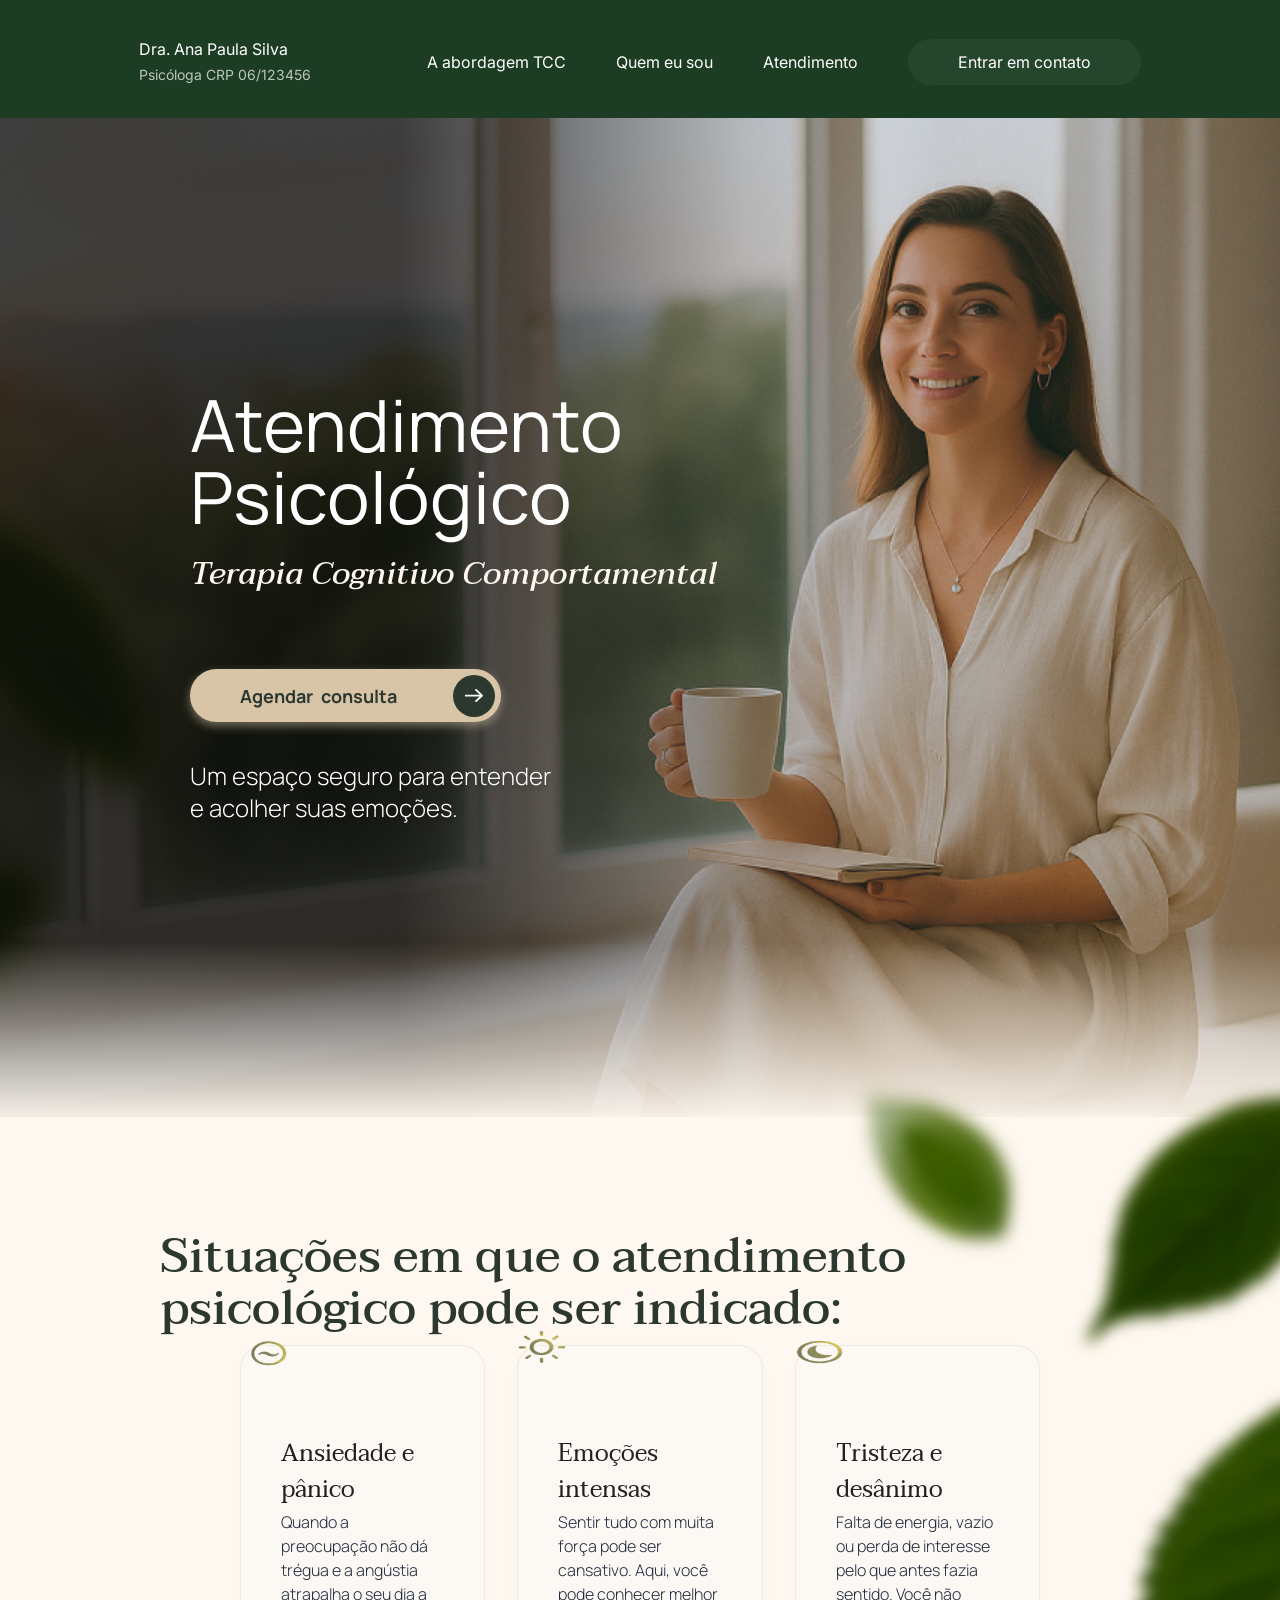
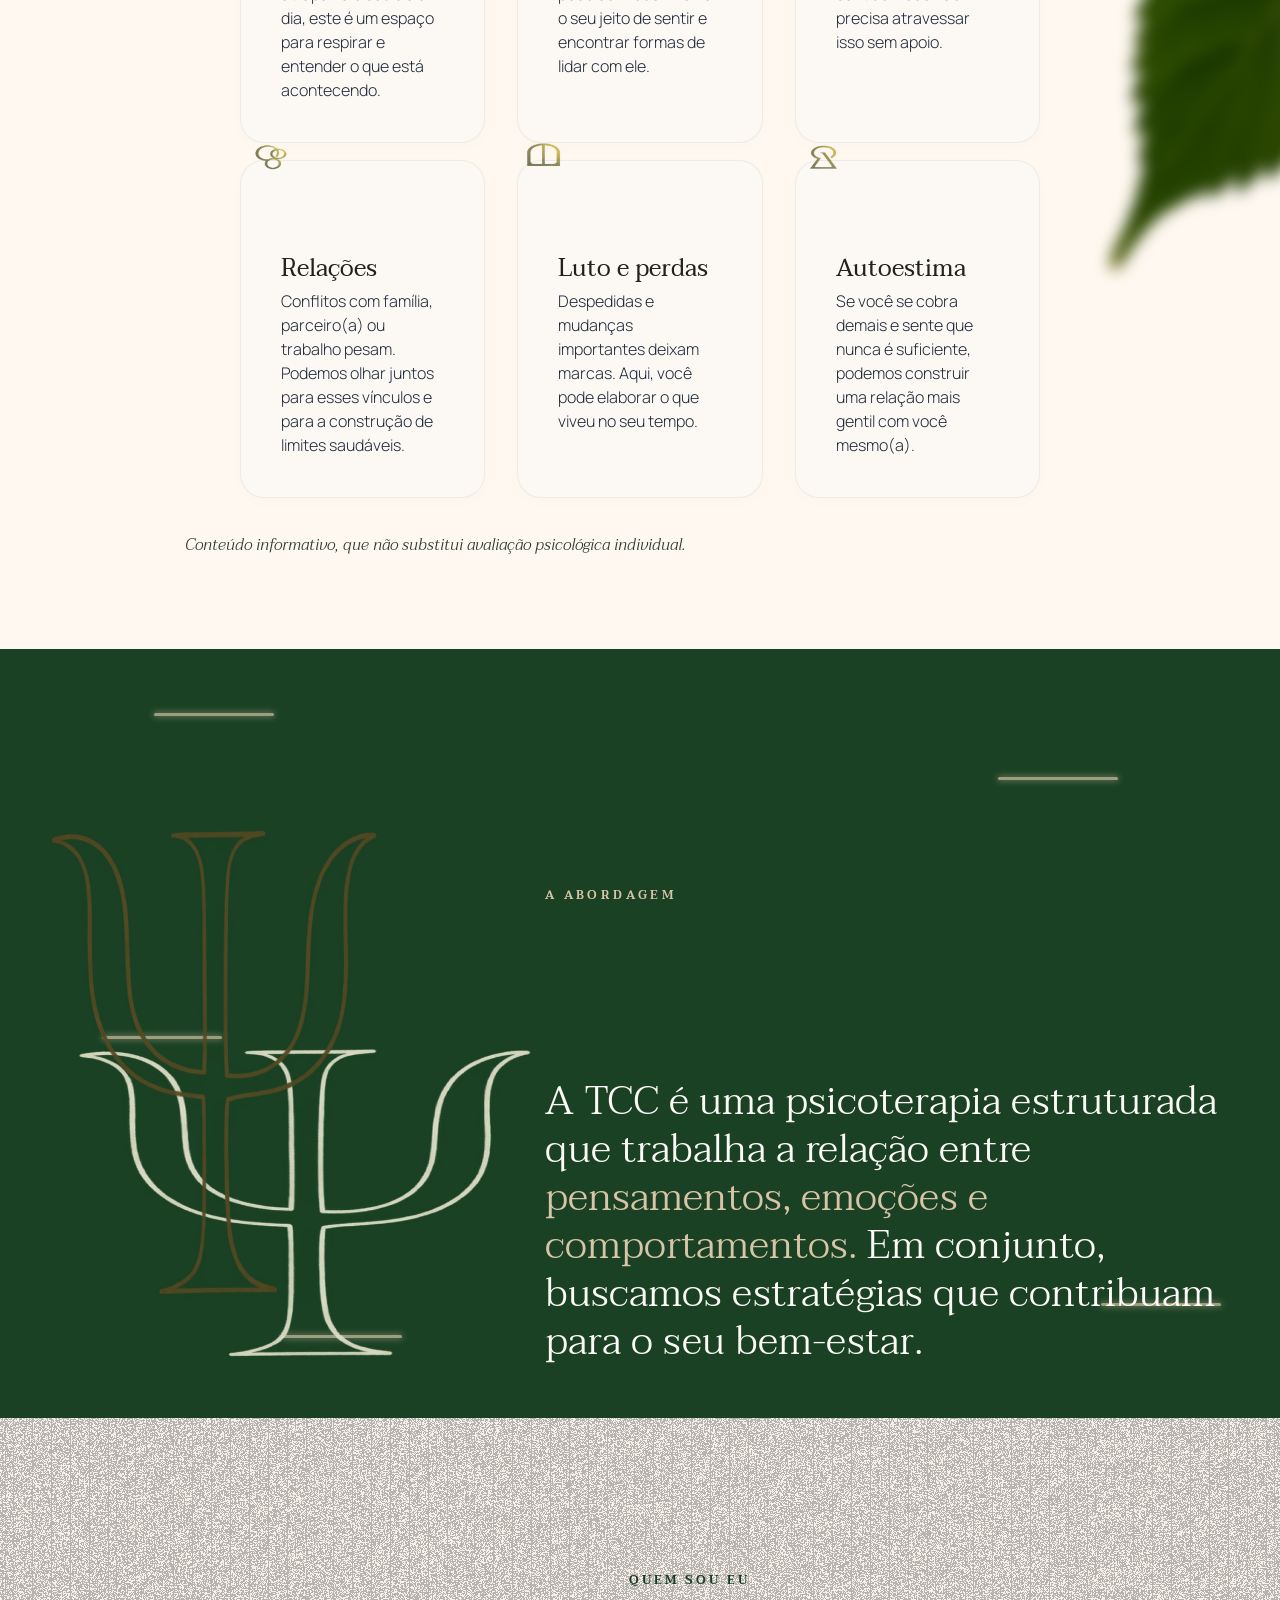
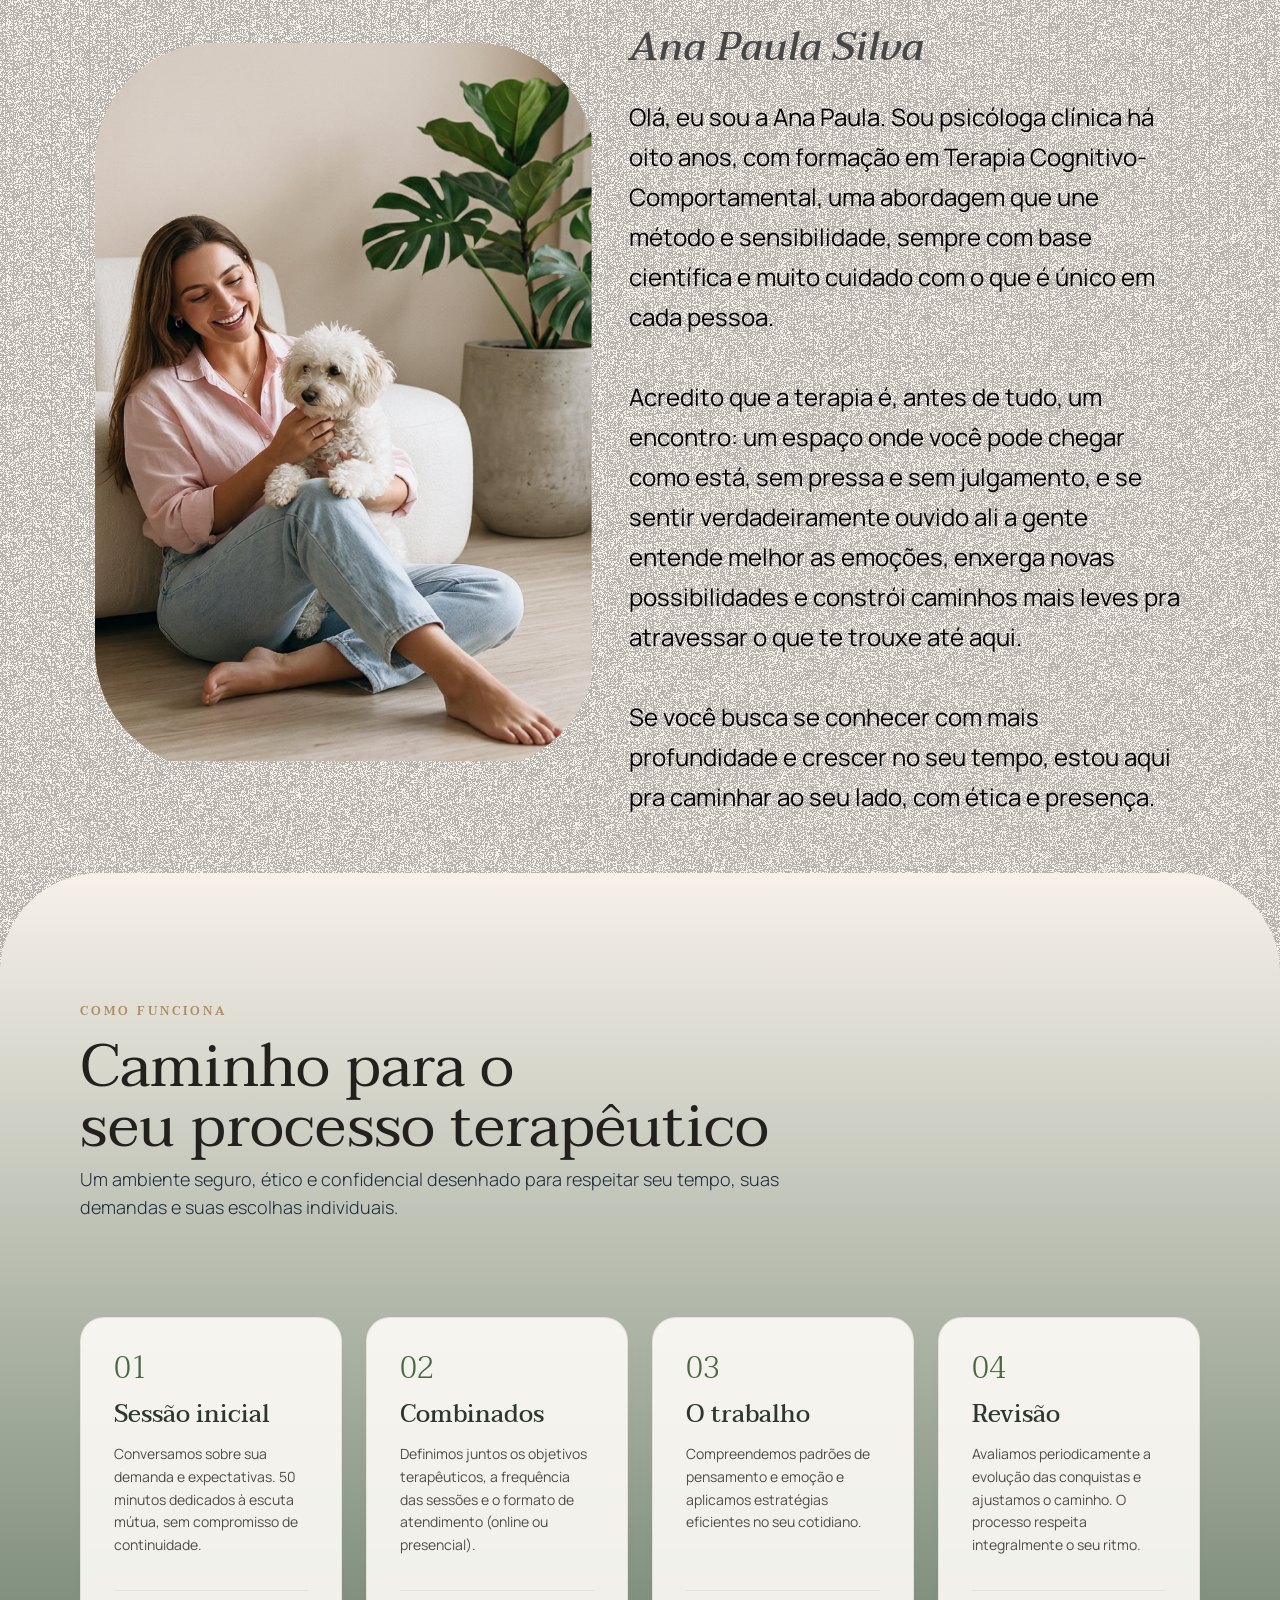
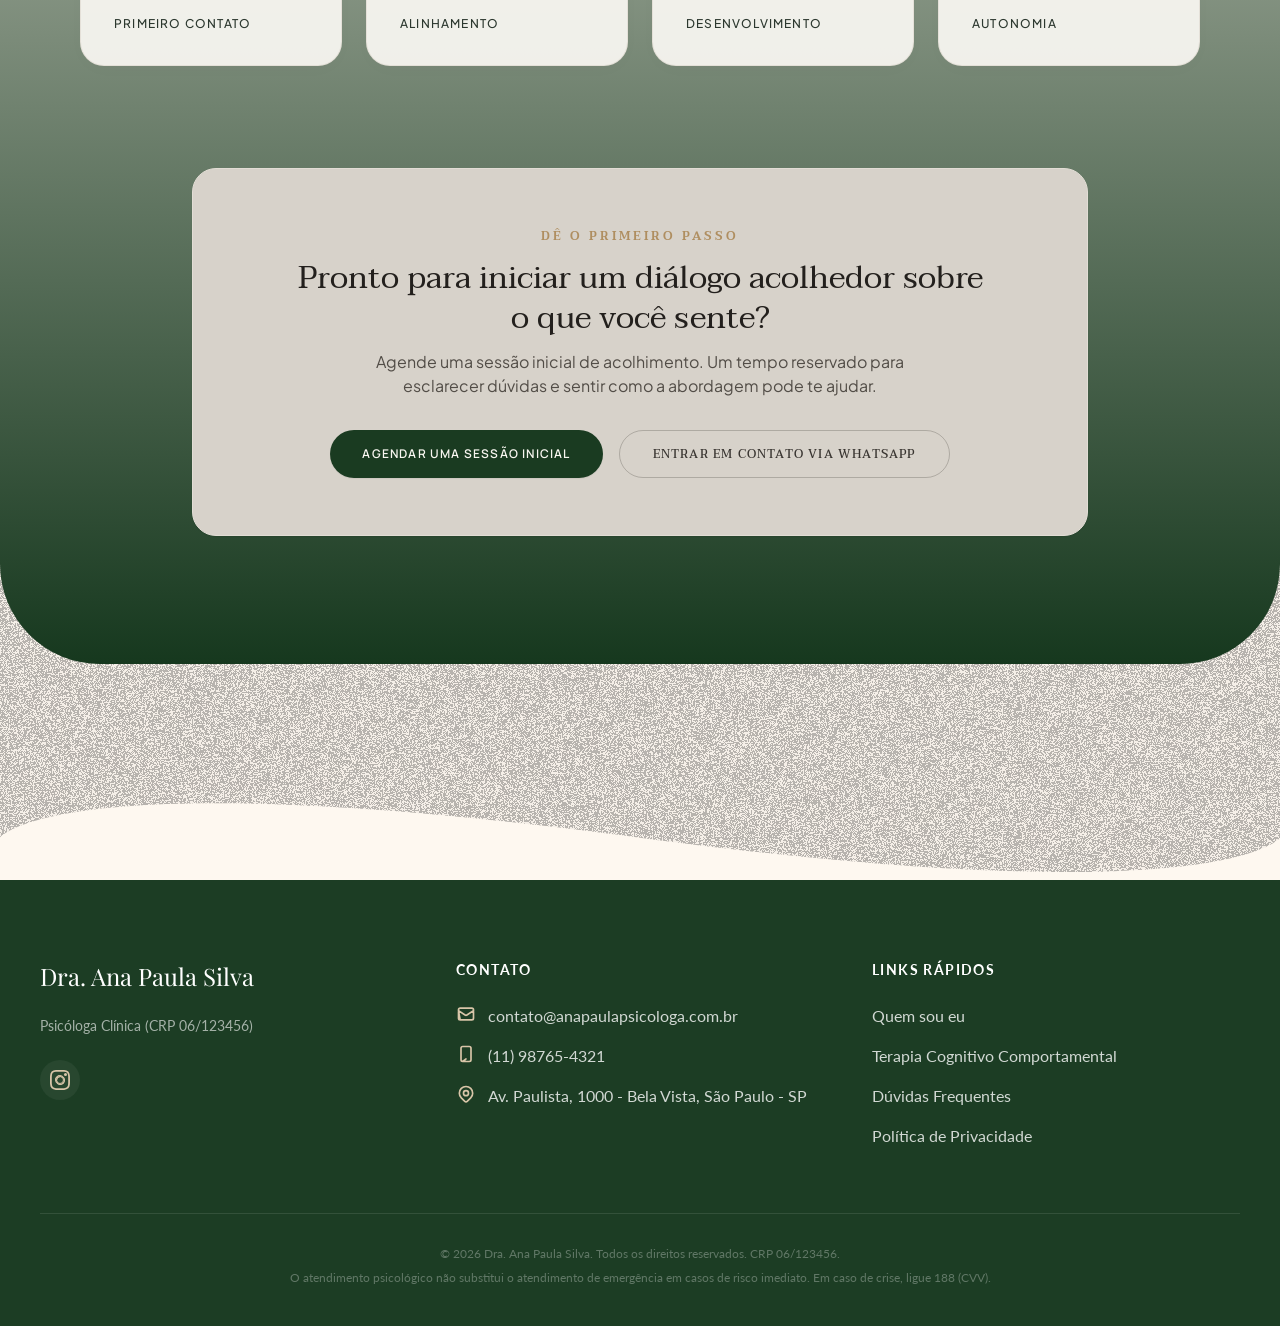
==== Figma/index.html @ b86f173f "feat: add psi placeholder file" ====
<!DOCTYPE html>
<html lang="pt-BR">
<head>
  <meta charset="UTF-8" />
  <meta name="viewport" content="width=device-width, initial-scale=1.0" />
  <title>Dra. Ana Paula Silva — Atendimento Psicológico</title>
  <meta name="description" content="Atendimento psicológico com Terapia Cognitivo Comportamental. Um espaço seguro para entender e acolher suas emoções." />
  <link rel="preconnect" href="https://fonts.googleapis.com" />
  <link rel="preconnect" href="https://fonts.gstatic.com" crossorigin />
  <link
    href="https://fonts.googleapis.com/css2?family=Manrope:wght@300;400;600;700&family=Taviraj:ital,wght@0,300;0,400;0,500;0,600;1,300;1,500&family=Plus+Jakarta+Sans:ital,wght@0,300;0,400;0,500;1,400&family=Inter:wght@400&family=Playfair+Display:wght@400&family=Lato:wght@400;700&display=swap"
    rel="stylesheet"
  />
  <link rel="stylesheet" href="styles.css" />
</head>
<body>

  <!-- ======================= HEADER ======================= -->
  <header class="site-header">
    <div class="brand">
      <span class="brand__name">Dra. Ana Paula Silva</span>
      <span class="brand__role">Psicóloga CRP 06/123456</span>
    </div>
    <nav class="main-nav" aria-label="Navegação principal">
      <a href="#abordagem">A abordagem TCC</a>
      <a href="#sobre">Quem eu sou</a>
      <a href="#atendimento">Atendimento</a>
      <a class="pill pill--ghost" href="#contato">Entrar em contato</a>
    </nav>
  </header>

  <!-- ======================= HERO ======================= -->
  <section class="hero">
    <img class="hero__bg" src="assets/9b7d0.png" alt="Dra. Ana Paula Silva em seu consultório, com xícara de café" />
    <div class="hero__overlay" aria-hidden="true"></div>
    <div class="hero__content">
      <h1 class="hero__title">Atendimento<br />Psicológico</h1>
      <p class="hero__tagline">Terapia Cognitivo Comportamental</p>
      <a class="btn btn--hero" href="#contato">
        <span class="btn__label">Agendar&nbsp; consulta</span>
        <span class="btn__circle" aria-hidden="true">
          <img src="assets/4088e.svg" alt="" />
          <img src="assets/f2c82.svg" alt="" />
        </span>
      </a>
      <p class="hero__sub">Um espaço seguro para entender e acolher suas emoções.</p>
    </div>
  </section>

  <!-- ======================= CARDS / SITUAÇÕES ======================= -->
  <section class="cards" id="atendimento">
    <img class="cards__leaves" src="assets/8c21f.png" alt="" aria-hidden="true" />
    <h2 class="cards__title">Situações em que o atendimento psicológico pode ser indicado:</h2>
    <div class="cards__grid">
      <article class="card">
        <img class="card__icon" src="assets/f51fc.png" alt="" aria-hidden="true" />
        <h3 class="card__title">Ansiedade e pânico</h3>
        <p class="card__text">Quando a preocupação não dá trégua e a angústia atrapalha o seu dia a dia, este é um espaço para respirar e entender o que está acontecendo.</p>
      </article>
      <article class="card">
        <img class="card__icon" src="assets/f6b8a.png" alt="" aria-hidden="true" />
        <h3 class="card__title">Emoções intensas</h3>
        <p class="card__text">Sentir tudo com muita força pode ser cansativo. Aqui, você pode conhecer melhor o seu jeito de sentir e encontrar formas de lidar com ele.</p>
      </article>
      <article class="card">
        <img class="card__icon" src="assets/e06b9.png" alt="" aria-hidden="true" />
        <h3 class="card__title">Tristeza e desânimo</h3>
        <p class="card__text">Falta de energia, vazio ou perda de interesse pelo que antes fazia sentido. Você não precisa atravessar isso sem apoio.</p>
      </article>
      <article class="card">
        <img class="card__icon" src="assets/e07ad.png" alt="" aria-hidden="true" />
        <h3 class="card__title">Relações</h3>
        <p class="card__text">Conflitos com família, parceiro(a) ou trabalho pesam. Podemos olhar juntos para esses vínculos e para a construção de limites saudáveis.</p>
      </article>
      <article class="card">
        <img class="card__icon" src="assets/8203e.png" alt="" aria-hidden="true" />
        <h3 class="card__title">Luto e perdas</h3>
        <p class="card__text">Despedidas e mudanças importantes deixam marcas. Aqui, você pode elaborar o que viveu no seu tempo.</p>
      </article>
      <article class="card">
        <img class="card__icon" src="assets/14e40.png" alt="" aria-hidden="true" />
        <h3 class="card__title">Autoestima</h3>
        <p class="card__text">Se você se cobra demais e sente que nunca é suficiente, podemos construir uma relação mais gentil com você mesmo(a).</p>
      </article>
    </div>
    <p class="cards__note">Conteúdo informativo, que não substitui avaliação psicológica individual.</p>
  </section>

  <!-- ======================= A ABORDAGEM (dark) ======================= -->
  <section class="approach" id="abordagem">
    <span class="dot dot--1" aria-hidden="true"></span>
    <span class="dot dot--2" aria-hidden="true"></span>
    <span class="dot dot--3" aria-hidden="true"></span>
    <span class="dot dot--4" aria-hidden="true"></span>
    <span class="dot dot--5" aria-hidden="true"></span>
    <img class="approach__psi approach__psi--main" src="assets/9cf78.png" alt="" aria-hidden="true" />
    <img class="approach__psi approach__psi--anim" src="assets/066e7.png" alt="" aria-hidden="true" />
    <div class="approach__text">
      <p class="eyebrow eyebrow--gold-light">A Abordagem</p>
      <p class="approach__quote">
        A TCC é uma psicoterapia estruturada que trabalha a relação entre
        <span class="approach__quote-gold">pensamentos, emoções e comportamentos.</span>
        Em conjunto, buscamos estratégias que contribuam para o seu bem-estar.
      </p>
    </div>
  </section>

  <!-- ======================= QUEM SOU EU + COMO FUNCIONA ======================= -->
  <div class="mid">
    <img class="mid__grain" src="assets/9df1b.svg" alt="" aria-hidden="true" />

    <section class="about" id="sobre">
      <div class="about__photo-wrap">
        <img class="about__photo" src="assets/f3b8d.png" alt="Retrato da psicóloga Ana Paula Silva sentada em um ambiente acolhedor" />
      </div>
      <div class="about__text">
        <p class="eyebrow eyebrow--green">Quem sou eu</p>
        <h2 class="about__name">Ana Paula Silva</h2>
        <div class="about__bio">
          <p>Olá, eu sou a Ana Paula. Sou psicóloga clínica há oito anos, com formação em Terapia Cognitivo-Comportamental, uma abordagem que une método e sensibilidade, sempre com base científica e muito cuidado com o que é único em cada pessoa.</p>
          <p>Acredito que a terapia é, antes de tudo, um encontro: um espaço onde você pode chegar como está, sem pressa e sem julgamento, e se sentir verdadeiramente ouvido ali a gente entende melhor as emoções, enxerga novas possibilidades e constrói caminhos mais leves pra atravessar o que te trouxe até aqui.</p>
          <p>Se você busca se conhecer com mais profundidade e crescer no seu tempo, estou aqui pra caminhar ao seu lado, com ética e presença.</p>
        </div>
      </div>
    </section>

    <section class="process">
      <div class="process__inner">
        <div class="process__head">
          <p class="eyebrow eyebrow--gold">Como funciona</p>
          <h2 class="process__title">Caminho para o<br />seu processo terapêutico</h2>
          <p class="process__intro">Um ambiente seguro, ético e confidencial desenhado para respeitar seu tempo, suas demandas e suas escolhas individuais.</p>
        </div>

        <div class="steps">
          <div class="step">
            <span class="step__num">01</span>
            <h3 class="step__title">Sessão inicial</h3>
            <p class="step__text">Conversamos sobre sua demanda e expectativas. 50 minutos dedicados à escuta mútua, sem compromisso de continuidade.</p>
            <span class="step__tag">Primeiro contato</span>
          </div>
          <div class="step">
            <span class="step__num">02</span>
            <h3 class="step__title">Combinados</h3>
            <p class="step__text">Definimos juntos os objetivos terapêuticos, a frequência das sessões e o formato de atendimento (online ou presencial).</p>
            <span class="step__tag">Alinhamento</span>
          </div>
          <div class="step">
            <span class="step__num">03</span>
            <h3 class="step__title">O trabalho</h3>
            <p class="step__text">Compreendemos padrões de pensamento e emoção e aplicamos estratégias eficientes no seu cotidiano.</p>
            <span class="step__tag">Desenvolvimento</span>
          </div>
          <div class="step">
            <span class="step__num">04</span>
            <h3 class="step__title">Revisão</h3>
            <p class="step__text">Avaliamos periodicamente a evolução das conquistas e ajustamos o caminho. O processo respeita integralmente o seu ritmo.</p>
            <span class="step__tag">Autonomia</span>
          </div>
        </div>

        <div class="cta">
          <p class="eyebrow eyebrow--gold">Dê o primeiro passo</p>
          <h3 class="cta__title">Pronto para iniciar um diálogo acolhedor sobre o que você sente?</h3>
          <p class="cta__text">Agende uma sessão inicial de acolhimento. Um tempo reservado para esclarecer dúvidas e sentir como a abordagem pode te ajudar.</p>
          <div class="cta__actions">
            <a class="btn btn--solid" href="#contato">Agendar uma sessão inicial</a>
            <a class="btn btn--outline" href="#contato">Entrar em contato via WhatsApp</a>
          </div>
        </div>
      </div>
    </section>
  </div>

  <!-- ======================= FOOTER ======================= -->
  <footer class="footer" id="contato">
    <div class="footer__cols">
      <div class="footer__col">
        <p class="footer__brand">Dra. Ana Paula Silva</p>
        <p class="footer__crp">Psicóloga Clínica (CRP 06/123456)</p>
        <a class="footer__social" href="#" aria-label="Instagram">
          <img src="assets/e5121.svg" alt="" />
        </a>
      </div>
      <div class="footer__col">
        <h4 class="footer__heading">Contato</h4>
        <ul class="footer__list">
          <li class="footer__item">
            <img src="assets/0ac63.svg" alt="" aria-hidden="true" />
            <span>contato@anapaulapsicologa.com.br</span>
          </li>
          <li class="footer__item">
            <img src="assets/3091d.svg" alt="" aria-hidden="true" />
            <span>(11) 98765-4321</span>
          </li>
          <li class="footer__item">
            <img src="assets/d5846.svg" alt="" aria-hidden="true" />
            <span>Av. Paulista, 1000 - Bela Vista, São Paulo - SP</span>
          </li>
        </ul>
      </div>
      <div class="footer__col">
        <h4 class="footer__heading">Links Rápidos</h4>
        <ul class="footer__links">
          <li><a href="#sobre">Quem sou eu</a></li>
          <li><a href="#abordagem">Terapia Cognitivo Comportamental</a></li>
          <li><a href="#atendimento">Dúvidas Frequentes</a></li>
          <li><a href="#">Política de Privacidade</a></li>
        </ul>
      </div>
    </div>
    <div class="footer__bottom">
      <p>© 2026 Dra. Ana Paula Silva. Todos os direitos reservados. CRP 06/123456.</p>
      <p>O atendimento psicológico não substitui o atendimento de emergência em casos de risco imediato. Em caso de crise, ligue 188 (CVV).</p>
    </div>
  </footer>

</body>
</html>
---- Figma/styles.css ----
/* ============================================================
   Dra. Ana Paula Silva — Atendimento Psicológico (landing page)
   Design source: Figma "Free Landing Page Design — Tutorial"
   ============================================================ */

:root {
  --green-900: #1c3d24;
  --green-800: #1a4124;
  --green-700: #16381e;
  --green-deep: #1a3b21;
  --cream: #fef8f0;
  --cream-2: #f7f1e9;
  --card-bg: #fcf9f4;
  --gold: #d8c5a8;
  --gold-dark: #af8e60;
  --ink: #23201d;
  --ink-soft: #524d47;
  --ink-mid: #1e293b;
  --line: rgba(226, 221, 213, 0.5);
  --line-strong: rgba(226, 221, 213, 0.85);
  --font-serif: "Taviraj", Georgia, serif;
  --font-sans: "Manrope", "Helvetica Neue", Arial, sans-serif;
  --font-jakarta: "Plus Jakarta Sans", "Helvetica Neue", Arial, sans-serif;
  --font-lato: "Lato", "Helvetica Neue", Arial, sans-serif;
  --font-playfair: "Playfair Display", Georgia, serif;
  --font-inter: "Inter", "Helvetica Neue", Arial, sans-serif;
}

* {
  margin: 0;
  padding: 0;
  box-sizing: border-box;
}

html {
  scroll-behavior: smooth;
}

body {
  background: var(--green-900);
  color: var(--ink);
  font-family: var(--font-sans);
  overflow-x: hidden;
}

img {
  display: block;
  max-width: 100%;
}

a {
  text-decoration: none;
  color: inherit;
}

ul {
  list-style: none;
}

section,
footer {
  scroll-margin-top: 24px;
}

.container {
  width: 100%;
  max-width: 1440px;
  margin: 0 auto;
  padding: 0 160px;
}

.eyebrow {
  font-family: var(--font-serif);
  font-weight: 600;
  font-size: 12px;
  letter-spacing: 3px;
  text-transform: uppercase;
}

.eyebrow--gold {
  color: var(--gold-dark);
}

.eyebrow--gold-light {
  color: var(--gold);
  letter-spacing: 3.36px;
}

.eyebrow--green {
  color: #173b21;
}

/* ============================ HEADER ============================ */

.site-header {
  position: absolute;
  top: 0;
  left: 0;
  right: 0;
  z-index: 5;
  display: flex;
  align-items: center;
  justify-content: space-between;
  max-width: 1440px;
  margin: 0 auto;
  padding: 36px 139px 0;
}

.brand {
  display: flex;
  flex-direction: column;
}

.brand__name {
  font-family: var(--font-inter);
  font-size: 16px;
  line-height: 26px;
  color: #fff;
}

.brand__role {
  font-family: var(--font-inter);
  font-size: 14px;
  line-height: 26px;
  color: rgba(255, 255, 255, 0.7);
}

.main-nav {
  display: flex;
  align-items: center;
  gap: 50px;
}

.main-nav a {
  font-family: var(--font-inter);
  font-size: 16px;
  line-height: 26px;
  color: #fff;
  transition: opacity 0.2s ease;
}

.main-nav a:hover {
  opacity: 0.75;
}

.pill {
  display: inline-flex;
  align-items: center;
  justify-content: center;
  border-radius: 50px;
  white-space: nowrap;
  transition: background 0.2s ease;
}

.pill--ghost {
  background: rgba(218, 218, 218, 0.05);
  padding: 10px 50px;
}

.pill--ghost:hover {
  background: rgba(218, 218, 218, 0.12);
  opacity: 1;
}

/* ============================ HERO ============================ */

.hero {
  position: relative;
  height: 1142px;
  overflow: hidden;
  display: flex;
}

.hero__bg {
  position: absolute;
  top: 118px;
  left: 0;
  right: 0;
  height: 1024px;
  width: 100%;
  object-fit: cover;
  object-position: bottom center;
}

.hero__overlay {
  position: absolute;
  top: 118px;
  left: 0;
  right: 0;
  height: 1024px;
  background: linear-gradient(
    270deg,
    rgba(217, 217, 217, 0) 0%,
    rgba(134, 134, 134, 0.1) 26.4%,
    rgba(172, 172, 172, 0.05) 30.3%,
    rgba(86, 86, 86, 0.2) 41.7%,
    rgba(0, 0, 0, 0.7) 68.8%
  );
}

.hero::after {
  /* blend into the cream cards section */
  content: "";
  position: absolute;
  left: 0;
  right: 0;
  top: 942px;
  height: 184px;
  background: linear-gradient(to bottom, rgba(254, 248, 240, 0) 0%, var(--cream) 100%);
  pointer-events: none;
}

.hero__content {
  position: relative;
  z-index: 2;
  padding: 389px 0 0 190px;
  max-width: 900px;
}

.hero__title {
  font-family: var(--font-sans);
  font-weight: 400;
  font-size: 72px;
  line-height: 72px;
  color: #fff;
  letter-spacing: 0;
}

.hero__tagline {
  margin-top: 21px;
  font-family: var(--font-serif);
  font-style: italic;
  font-weight: 500;
  font-size: 32px;
  line-height: 40px;
  color: var(--cream);
}

.btn {
  position: relative;
  display: inline-flex;
  align-items: center;
  border-radius: 50px;
  cursor: pointer;
}

.btn--hero {
  margin-top: 75px;
  width: 311px;
  height: 53px;
  background: var(--gold);
  box-shadow: 0 4px 10px rgba(216, 197, 168, 0.5);
  transition: transform 0.2s ease, box-shadow 0.2s ease;
}

.btn--hero:hover {
  transform: translateY(-2px);
  box-shadow: 0 8px 18px rgba(216, 197, 168, 0.55);
}

.btn__label {
  font-family: var(--font-sans);
  font-weight: 700;
  font-size: 18px;
  line-height: 26px;
  color: #2c382f;
  padding-left: 50px;
}

.btn__circle {
  position: absolute;
  right: 6px;
  top: 50%;
  transform: translateY(-50%);
  width: 42px;
  height: 42px;
}

.btn__circle img:first-child {
  position: absolute;
  inset: 0;
  width: 100%;
  height: 100%;
}

.btn__circle img:last-child {
  position: absolute;
  left: 12px;
  top: 50%;
  transform: translateY(-50%);
  width: 18px;
  height: auto;
}

.hero__sub {
  margin-top: 38px;
  font-family: var(--font-sans);
  font-weight: 300;
  font-size: 24px;
  line-height: 32px;
  color: #fff;
  text-shadow: 0 4px 4px rgba(0, 0, 0, 0.25);
  max-width: 369px;
}

/* ============================ CARDS ============================ */

.cards {
  position: relative;
  z-index: 1;
  margin-top: -25px;
  background: var(--cream);
  padding: 114px 0 89px;
}

.cards__leaves {
  position: absolute;
  top: -135px;
  right: -505px;
  width: 919px;
  max-width: 80vw;
  filter: blur(7.5px);
  pointer-events: none;
}

.cards__title {
  position: relative;
  z-index: 2;
  max-width: 777px;
  margin: 0 0 10px 160px;
  font-family: var(--font-serif);
  font-weight: 500;
  font-size: 48px;
  line-height: 52px;
  color: #2c382f;
}

.cards__grid {
  position: relative;
  z-index: 2;
  max-width: 1120px;
  margin: 0 auto;
  display: grid;
  grid-template-columns: repeat(3, 1fr);
  gap: 17px 32px;
  padding: 0 160px;
}

.card {
  position: relative;
  background: var(--card-bg);
  border: 1px solid var(--line);
  border-radius: 24px;
  padding: 40px;
  min-height: 297px;
  box-shadow: 0 4px 20px -2px rgba(80, 70, 60, 0.02);
  transition: transform 0.25s ease, box-shadow 0.25s ease;
}

.card:hover {
  transform: translateY(-4px);
  box-shadow: 0 14px 30px -8px rgba(80, 70, 60, 0.12);
}

.card__icon {
  position: absolute;
  top: -24px;
  left: -12px;
  width: 76px;
  height: auto;
  opacity: 0.8;
  pointer-events: none;
}

.card__title {
  margin-top: 50px;
  font-family: var(--font-serif);
  font-weight: 400;
  font-size: 24px;
  line-height: 36px;
  color: #23201d;
}

.card__text {
  margin-top: 2px;
  font-family: var(--font-sans);
  font-weight: 300;
  font-size: 16px;
  line-height: 24px;
  color: var(--ink-mid);
}

.cards__note {
  position: relative;
  z-index: 2;
  margin: 32px 0 0 185px;
  width: 512px;
  max-width: calc(100% - 200px);
  font-family: var(--font-serif);
  font-style: italic;
  font-weight: 300;
  font-size: 16px;
  line-height: 30px;
  color: #2c382f;
}

/* ============================ A ABORDAGEM ============================ */

.approach {
  position: relative;
  background: var(--green-800);
  height: 769px;
  overflow: hidden;
}

.dot {
  position: absolute;
  height: 3px;
  width: 120px;
  border-radius: 9999px;
  background: var(--gold);
  opacity: 0.7;
  box-shadow: 0 0 6px 1px rgba(216, 197, 168, 0.6);
}

.dot--1 {
  top: 64px;
  left: 12%;
}

.dot--2 {
  top: 128px;
  left: 78%;
}

.dot--3 {
  bottom: 80px;
  left: 22%;
}

.dot--4 {
  bottom: 112px;
  left: 86%;
}

.dot--5 {
  top: calc(50% + 2px);
  left: 8%;
}

.approach__psi--main {
  position: absolute;
  left: 24px;
  top: -47px;
  width: 570px;
  height: 871px;
  object-fit: contain;
  object-position: bottom;
}

.approach__psi--anim {
  position: absolute;
  left: -225px;
  top: 86px;
  width: 835px;
  height: 610px;
  object-fit: contain;
  object-position: bottom;
  transform-origin: center center;
  animation: psi-pulse 2s linear infinite;
}

@keyframes psi-pulse {
  0% {
    animation-timing-function: step-end;
    scale: 1.141;
  }
  100% {
    scale: 1;
  }
}

.approach__text {
  position: absolute;
  left: 545px;
  top: 144px;
  width: 723px;
}

.approach__text .eyebrow {
  margin-top: 92px;
}

.approach__quote {
  margin-top: 172px;
  font-family: var(--font-serif);
  font-weight: 300;
  font-size: 40px;
  line-height: 48px;
  color: #fdfbf7;
}

.approach__quote-gold {
  color: var(--gold);
}

/* ============================ MID (sobre + processo) ============================ */

.mid {
  position: relative;
  overflow: hidden;
  background: var(--cream);
  padding-bottom: 216px;
}

.mid__grain {
  position: absolute;
  top: -51px;
  left: 50%;
  transform: translateX(-50%);
  width: 1516px;
  height: 2705px;
  pointer-events: none;
}

/* ---------- Quem sou eu ---------- */

.about {
  position: relative;
  z-index: 2;
  display: grid;
  grid-template-columns: 500px 1fr;
  gap: 34px;
  max-width: 1440px;
  margin: 0 auto;
  padding: 152px 95px 0;
  align-items: start;
}

.about__photo {
  width: 500px;
  height: 727px;
  margin-top: 73px;
  object-fit: cover;
  object-position: bottom center;
  border-radius: 120px;
}

.about__name {
  margin-top: 25px;
  font-family: var(--font-serif);
  font-style: italic;
  font-weight: 500;
  font-size: 40px;
  line-height: 64px;
  color: #474747;
}

.about__bio {
  margin-top: 18px;
  max-width: 647px;
  font-family: var(--font-sans);
  font-weight: 400;
  font-size: 24px;
  line-height: 40px;
  color: #000;
}

.about__bio p + p {
  margin-top: 40px;
}

/* ---------- Como funciona ---------- */

.process {
  position: relative;
  z-index: 2;
  margin-top: 56px;
  background: linear-gradient(to bottom, var(--cream-2), var(--green-700));
  border-radius: 100px;
  padding: 128px 80px;
}

.process__inner {
  position: relative;
  max-width: 1280px;
  margin: 0 auto;
}

.process__head {
  max-width: 768px;
}

.process__title {
  margin-top: 16px;
  font-family: var(--font-serif);
  font-weight: 400;
  font-size: 60px;
  line-height: 60px;
  color: #23201d;
}

.process__intro {
  margin-top: 8px;
  font-family: var(--font-sans);
  font-weight: 300;
  font-size: 18px;
  line-height: 28px;
  color: var(--ink-mid);
}

.steps {
  margin-top: 96px;
  display: grid;
  grid-template-columns: repeat(4, 1fr);
  gap: 24px;
}

.step {
  position: relative;
  display: flex;
  flex-direction: column;
  min-height: 349px;
  background: rgba(253, 251, 247, 0.9);
  border: 1px solid var(--line-strong);
  border-radius: 24px;
  padding: 33px;
  box-shadow: 0 4px 20px -2px rgba(80, 70, 60, 0.02);
}

.step__num {
  font-family: var(--font-serif);
  font-weight: 300;
  font-size: 30px;
  line-height: 36px;
  color: #4a6741;
}

.step__title {
  margin-top: 12px;
  font-family: var(--font-serif);
  font-weight: 500;
  font-size: 24px;
  line-height: 32px;
  color: #2c382f;
}

.step__text {
  margin-top: 12px;
  font-family: var(--font-sans);
  font-weight: 400;
  font-size: 14px;
  line-height: 22.75px;
  color: var(--ink-soft);
}

.step__tag {
  margin-top: auto;
  padding-top: 25px;
  border-top: 1px solid #e8e2d7;
  font-family: var(--font-jakarta);
  font-weight: 500;
  font-size: 12px;
  line-height: 16px;
  letter-spacing: 1.2px;
  text-transform: uppercase;
  color: #2c382f;
}

/* ---------- CTA ---------- */

.cta {
  margin-top: 102px;
  max-width: 896px;
  margin-left: auto;
  margin-right: auto;
  background: #d7d2ca;
  border: 1px solid #e2ddd5;
  border-radius: 24px;
  padding: 57px;
  display: flex;
  flex-direction: column;
  align-items: center;
  text-align: center;
  gap: 12px;
  box-shadow: 0 1px 1px rgba(0, 0, 0, 0.05);
}

.cta__title {
  font-family: var(--font-serif);
  font-weight: 400;
  font-size: 32px;
  line-height: 40px;
  color: #23201d;
  max-width: 700px;
}

.cta__text {
  max-width: 576px;
  font-family: var(--font-jakarta);
  font-weight: 400;
  font-size: 16px;
  line-height: 24px;
  color: var(--ink-soft);
}

.cta__actions {
  display: flex;
  gap: 16px;
  justify-content: center;
  flex-wrap: wrap;
  padding-top: 20px;
}

.btn--solid {
  background: var(--green-deep);
  color: #f8f6f0;
  font-family: var(--font-sans);
  font-weight: 600;
  font-size: 12px;
  line-height: 16px;
  letter-spacing: 1.2px;
  text-transform: uppercase;
  padding: 14px 32px;
  box-shadow: 0 1px 1px rgba(0, 0, 0, 0.05);
  transition: transform 0.2s ease, background 0.2s ease;
}

.btn--solid:hover {
  background: #12301a;
  transform: translateY(-2px);
}

.btn--outline {
  border: 1px solid rgba(82, 77, 71, 0.3);
  background: transparent;
  color: #383430;
  font-family: var(--font-serif);
  font-weight: 500;
  font-size: 12px;
  line-height: 16px;
  letter-spacing: 1.2px;
  text-transform: uppercase;
  padding: 15px 33px;
  transition: background 0.2s ease, transform 0.2s ease;
}

.btn--outline:hover {
  background: rgba(82, 77, 71, 0.06);
  transform: translateY(-2px);
}

/* ============================ FOOTER ============================ */

.footer {
  position: relative;
  background: var(--green-900);
  padding: 80px 24px 40px;
}

.footer__cols {
  display: grid;
  grid-template-columns: repeat(3, 1fr);
  gap: 48px;
  max-width: 1200px;
  margin: 0 auto;
  padding-bottom: 65px;
  border-bottom: 1px solid rgba(255, 255, 255, 0.1);
}

.footer__brand {
  font-family: var(--font-playfair);
  font-weight: 400;
  font-size: 24px;
  line-height: 32px;
  color: #fff;
}

.footer__crp {
  margin-top: 24px;
  font-family: var(--font-lato);
  font-size: 14px;
  line-height: 20px;
  color: rgba(255, 255, 255, 0.6);
}

.footer__social {
  display: inline-flex;
  align-items: center;
  justify-content: center;
  width: 40px;
  height: 40px;
  margin-top: 24px;
  border-radius: 9999px;
  background: rgba(255, 255, 255, 0.05);
  transition: background 0.2s ease;
}

.footer__social:hover {
  background: rgba(255, 255, 255, 0.12);
}

.footer__social img {
  width: 20px;
  height: 20px;
}

.footer__heading {
  font-family: var(--font-lato);
  font-weight: 700;
  font-size: 14px;
  line-height: 20px;
  letter-spacing: 1.4px;
  text-transform: uppercase;
  color: #fff;
}

.footer__list {
  margin-top: 24px;
  display: flex;
  flex-direction: column;
  gap: 16px;
}

.footer__item {
  display: flex;
  align-items: flex-start;
  gap: 12px;
  font-family: var(--font-lato);
  font-size: 16px;
  line-height: 24px;
  color: rgba(255, 255, 255, 0.8);
}

.footer__item img {
  width: 20px;
  height: 20px;
  flex-shrink: 0;
}

.footer__links {
  margin-top: 24px;
  display: flex;
  flex-direction: column;
  gap: 16px;
}

.footer__links a {
  font-family: var(--font-lato);
  font-size: 16px;
  line-height: 24px;
  color: rgba(255, 255, 255, 0.8);
  transition: color 0.2s ease;
}

.footer__links a:hover {
  color: var(--gold);
}

.footer__bottom {
  display: flex;
  flex-direction: column;
  align-items: center;
  gap: 8px;
  padding-top: 32px;
  text-align: center;
}

.footer__bottom p {
  font-family: var(--font-lato);
  font-size: 12px;
  line-height: 16px;
  color: rgba(255, 255, 255, 0.3);
}

/* ============================ RESPONSIVE ============================ */

@media (max-width: 1180px) {
  .container,
  .site-header,
  .hero__content,
  .cards__grid,
  .about {
    padding-left: 48px;
    padding-right: 48px;
  }

  .cards__title {
    margin-left: 48px;
    max-width: calc(100% - 96px);
  }

  .cards__note {
    margin-left: 48px;
    width: auto;
    max-width: calc(100% - 96px);
  }

  .hero__content {
    padding-top: 200px;
  }

  .hero__title {
    font-size: 56px;
    line-height: 58px;
  }

  .cards__grid {
    grid-template-columns: repeat(2, 1fr);
    gap: 24px 40px;
  }

  .approach__text {
    left: 48px;
    right: 48px;
    width: auto;
    max-width: 640px;
  }

  .approach__psi--main {
    width: 420px;
    height: 653px;
    opacity: 0.9;
  }

  .approach {
    height: auto;
    padding: 96px 0 120px;
  }

  .approach__psi--anim {
    display: none;
  }

  .steps {
    grid-template-columns: repeat(2, 1fr);
  }
}

@media (max-width: 760px) {
  .site-header {
    flex-direction: column;
    align-items: flex-start;
    gap: 16px;
    padding-top: 24px;
  }

  .main-nav {
    flex-wrap: wrap;
    gap: 12px 20px;
  }

  .pill--ghost {
    padding: 10px 24px;
  }

  .hero {
    height: auto;
    min-height: 640px;
  }

  .hero__content {
    padding: 160px 32px 120px;
  }

  .hero__title {
    font-size: 44px;
    line-height: 48px;
  }

  .hero__tagline {
    font-size: 24px;
    margin-top: 24px;
  }

  .btn--hero {
    width: 100%;
    max-width: 311px;
  }

  .cards {
    padding: 64px 0 96px;
  }

  .cards__title {
    font-size: 32px;
    line-height: 40px;
    margin-left: 32px;
    max-width: calc(100% - 64px);
  }

  .cards__grid {
    grid-template-columns: 1fr;
    padding: 0 32px;
  }

  .cards__note {
    margin-left: 32px;
    width: auto;
    max-width: calc(100% - 64px);
    margin-top: 64px;
  }

  .cards__leaves {
    display: none;
  }

  .approach__quote {
    font-size: 28px;
    line-height: 38px;
    margin-top: 96px;
  }

  .approach__psi--main {
    width: 300px;
    height: 460px;
    opacity: 0.8;
  }

  .about {
    grid-template-columns: 1fr;
    gap: 48px;
    padding: 96px 32px 40px;
  }

  .about__photo {
    width: 100%;
    height: auto;
    aspect-ratio: 765 / 1024;
    border-radius: 48px;
  }

  .about__name {
    font-size: 32px;
    line-height: 44px;
  }

  .about__bio {
    font-size: 18px;
    line-height: 30px;
  }

  .process {
    margin-top: 80px;
    border-radius: 48px;
    padding: 64px 28px;
  }

  .process__title {
    font-size: 40px;
    line-height: 44px;
  }

  .steps {
    grid-template-columns: 1fr;
    margin-top: 48px;
  }

  .cta {
    padding: 40px 24px;
    margin-top: 48px;
  }

  .cta__title {
    font-size: 26px;
  }

  .footer__cols {
    grid-template-columns: 1fr;
    gap: 40px;
  }
}
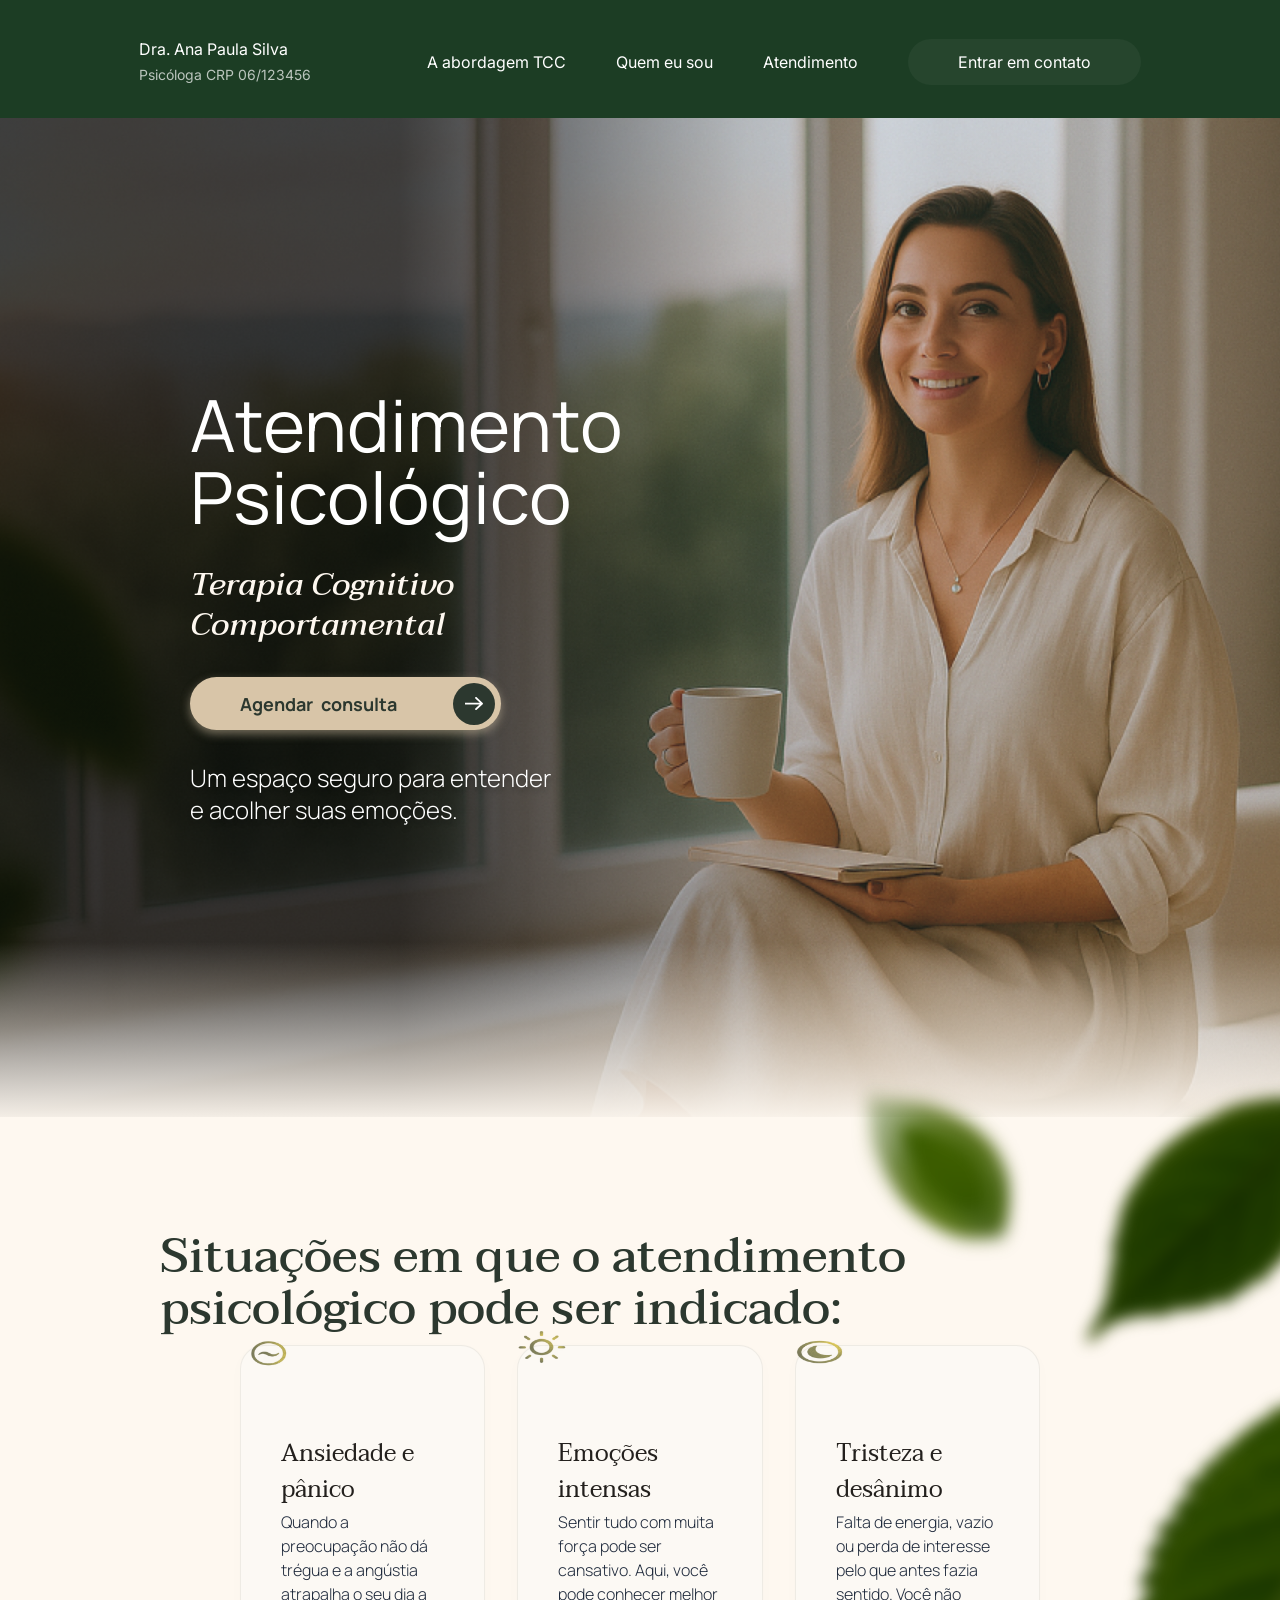
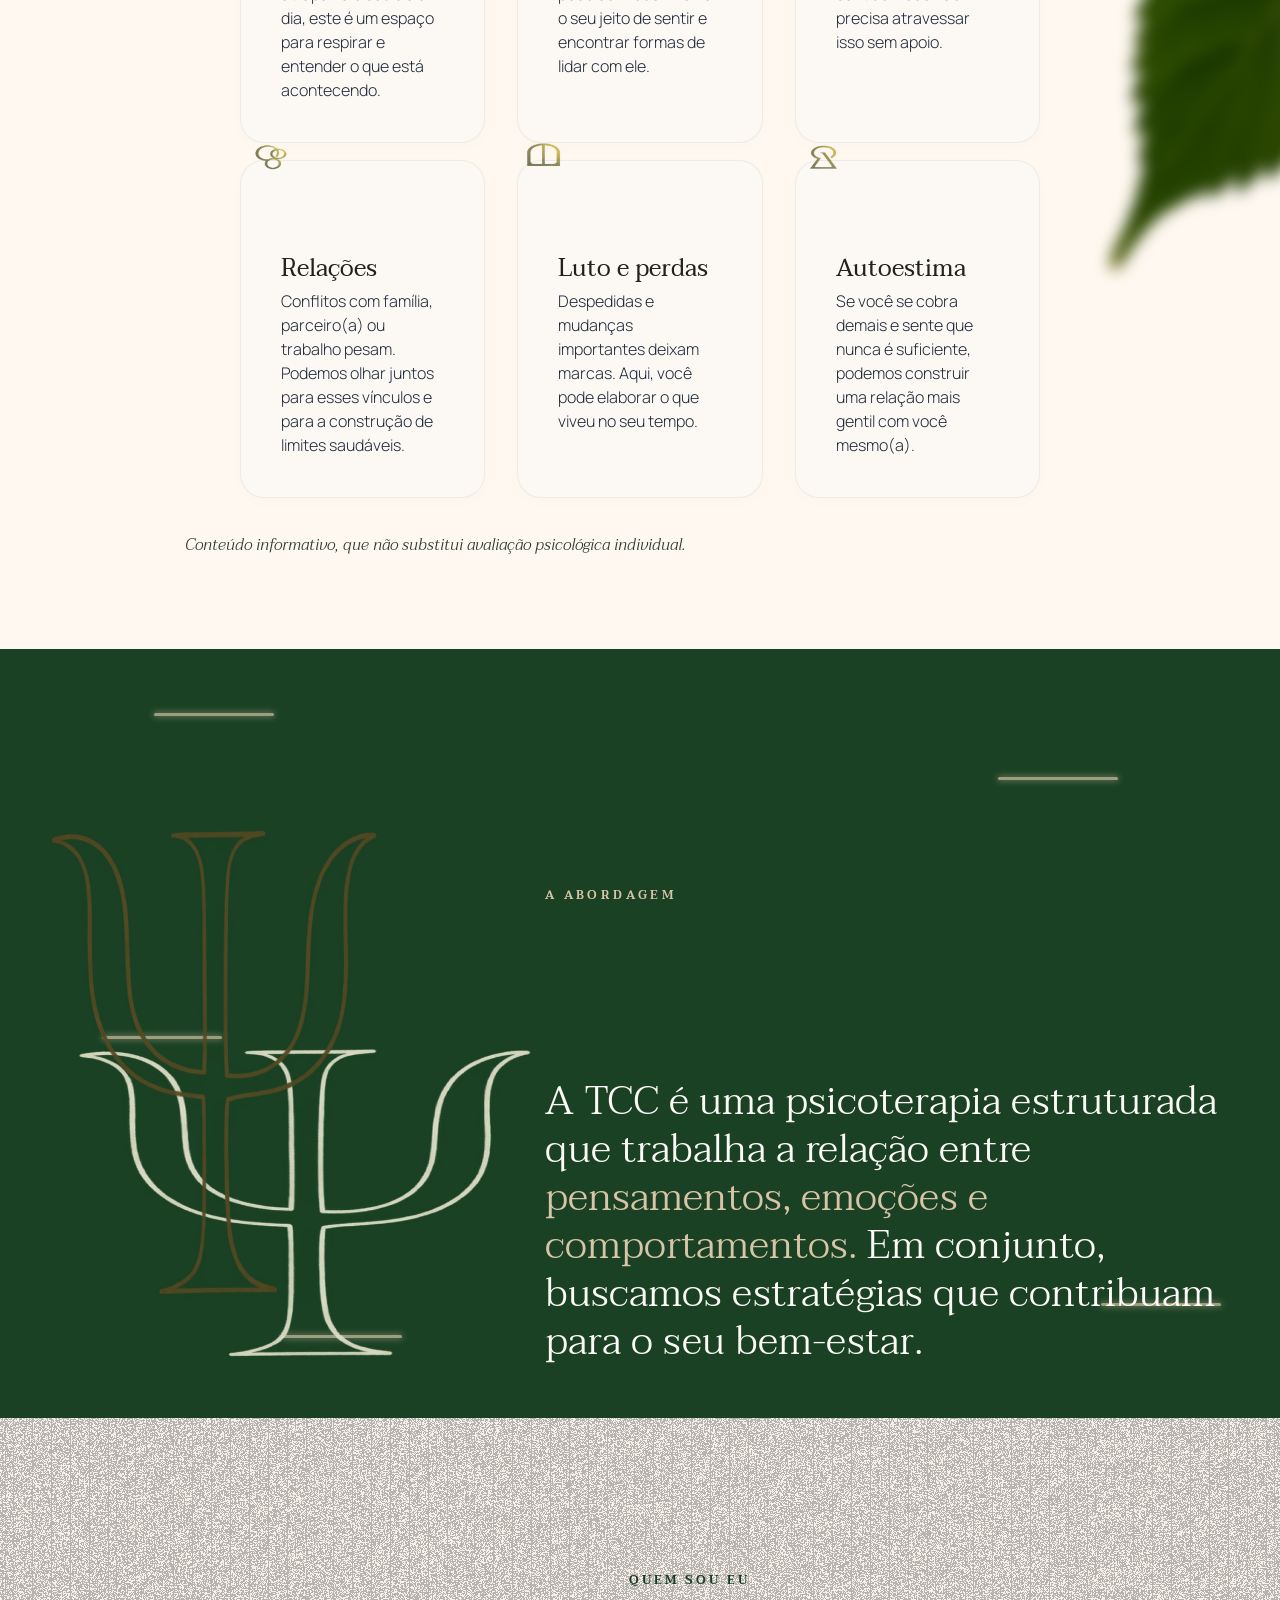
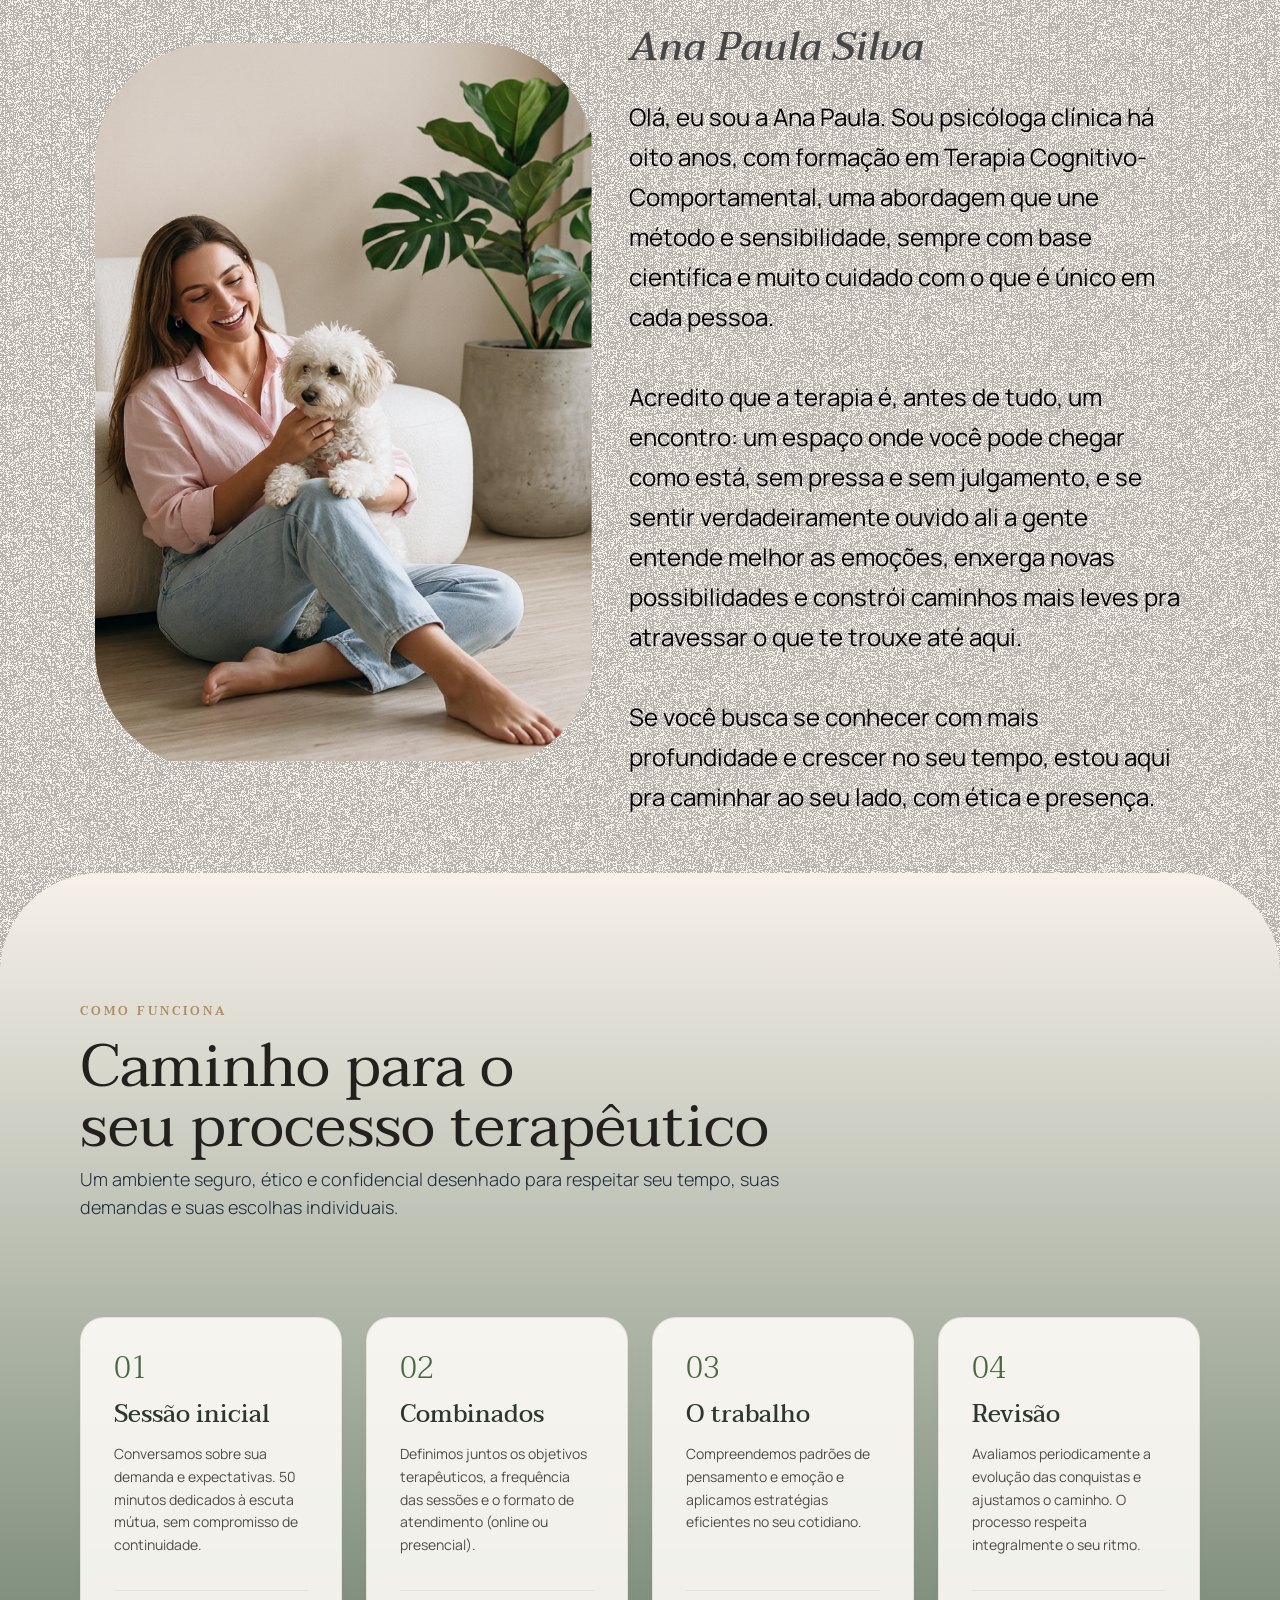
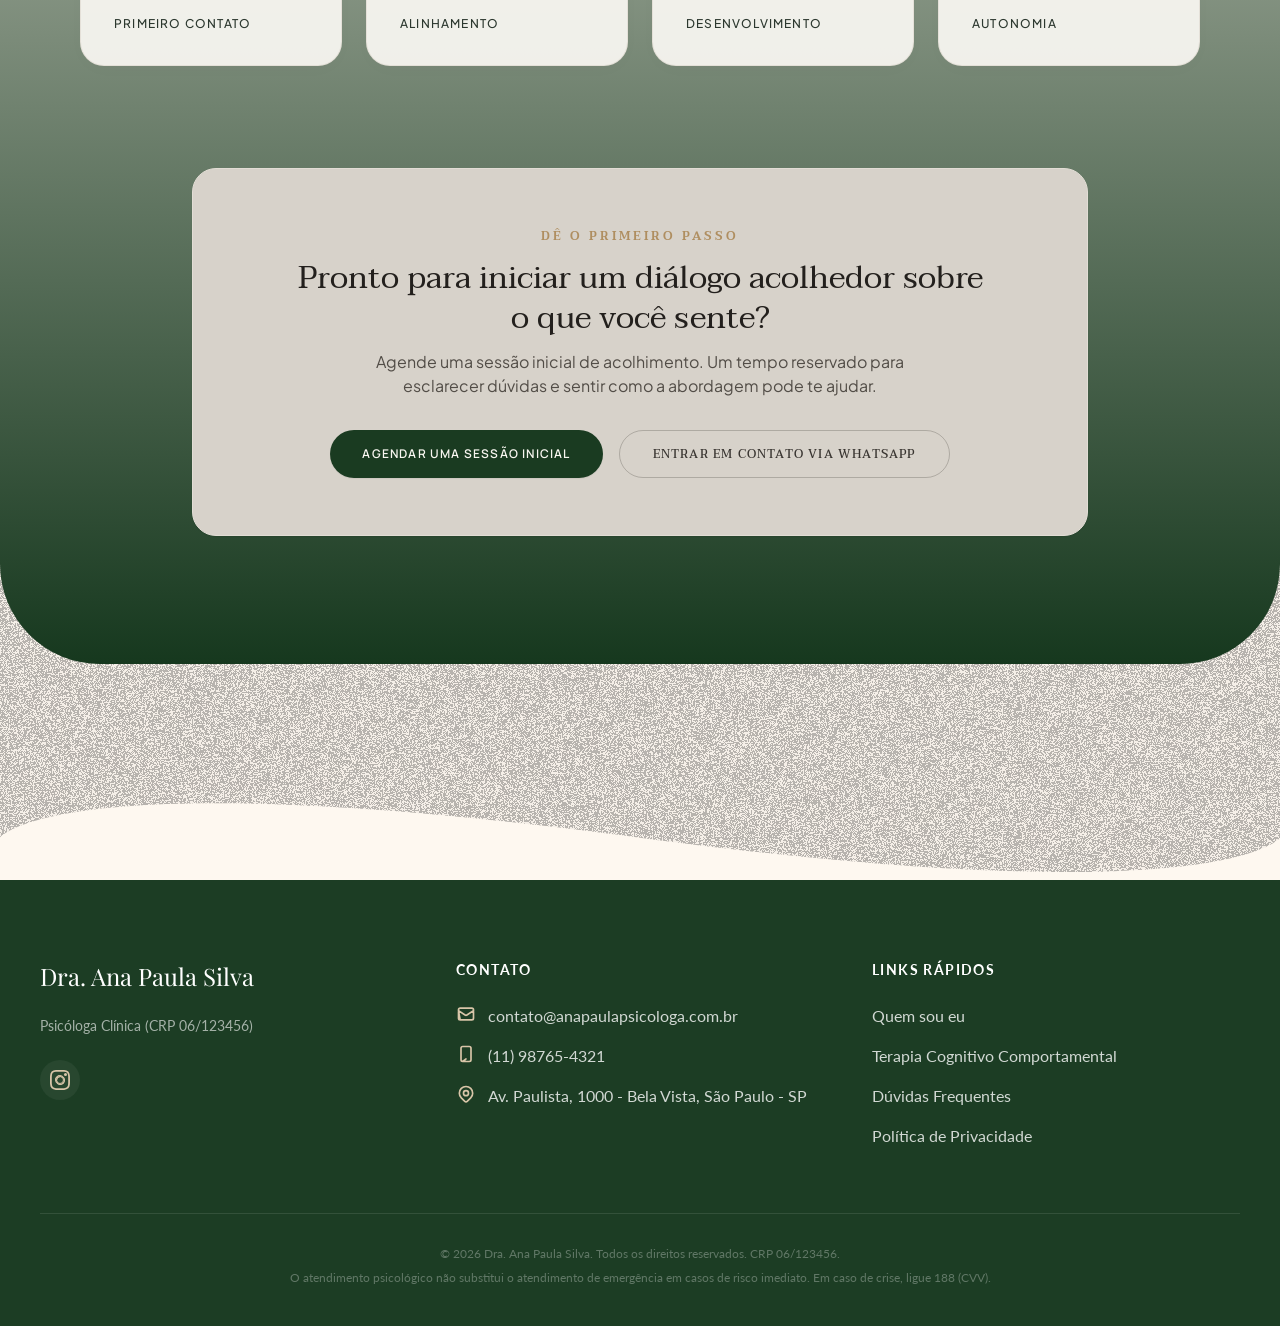
==== commit bdd85ad8: "refine: standardize hero section margins to 32px" ====
--- a/Figma/index.html
+++ b/Figma/index.html
@@ -35,7 +35,7 @@
     <div class="hero__overlay" aria-hidden="true"></div>
     <div class="hero__content">
       <h1 class="hero__title">Atendimento<br />Psicológico</h1>
-      <p class="hero__tagline">Terapia Cognitivo Comportamental</p>
+      <p class="hero__tagline">Terapia Cognitivo<br />Comportamental</p>
       <a class="btn btn--hero" href="#contato">
         <span class="btn__label">Agendar&nbsp; consulta</span>
         <span class="btn__circle" aria-hidden="true">
--- a/Figma/styles.css
+++ b/Figma/styles.css
@@ -227,7 +227,7 @@
 }
 
 .hero__tagline {
-  margin-top: 21px;
+  margin-top: 32px;
   font-family: var(--font-serif);
   font-style: italic;
   font-weight: 500;
@@ -245,7 +245,7 @@
 }
 
 .btn--hero {
-  margin-top: 75px;
+  margin-top: 32px;
   width: 311px;
   height: 53px;
   background: var(--gold);
@@ -293,7 +293,7 @@
 }
 
 .hero__sub {
-  margin-top: 38px;
+  margin-top: 32px;
   font-family: var(--font-sans);
   font-weight: 300;
   font-size: 24px;
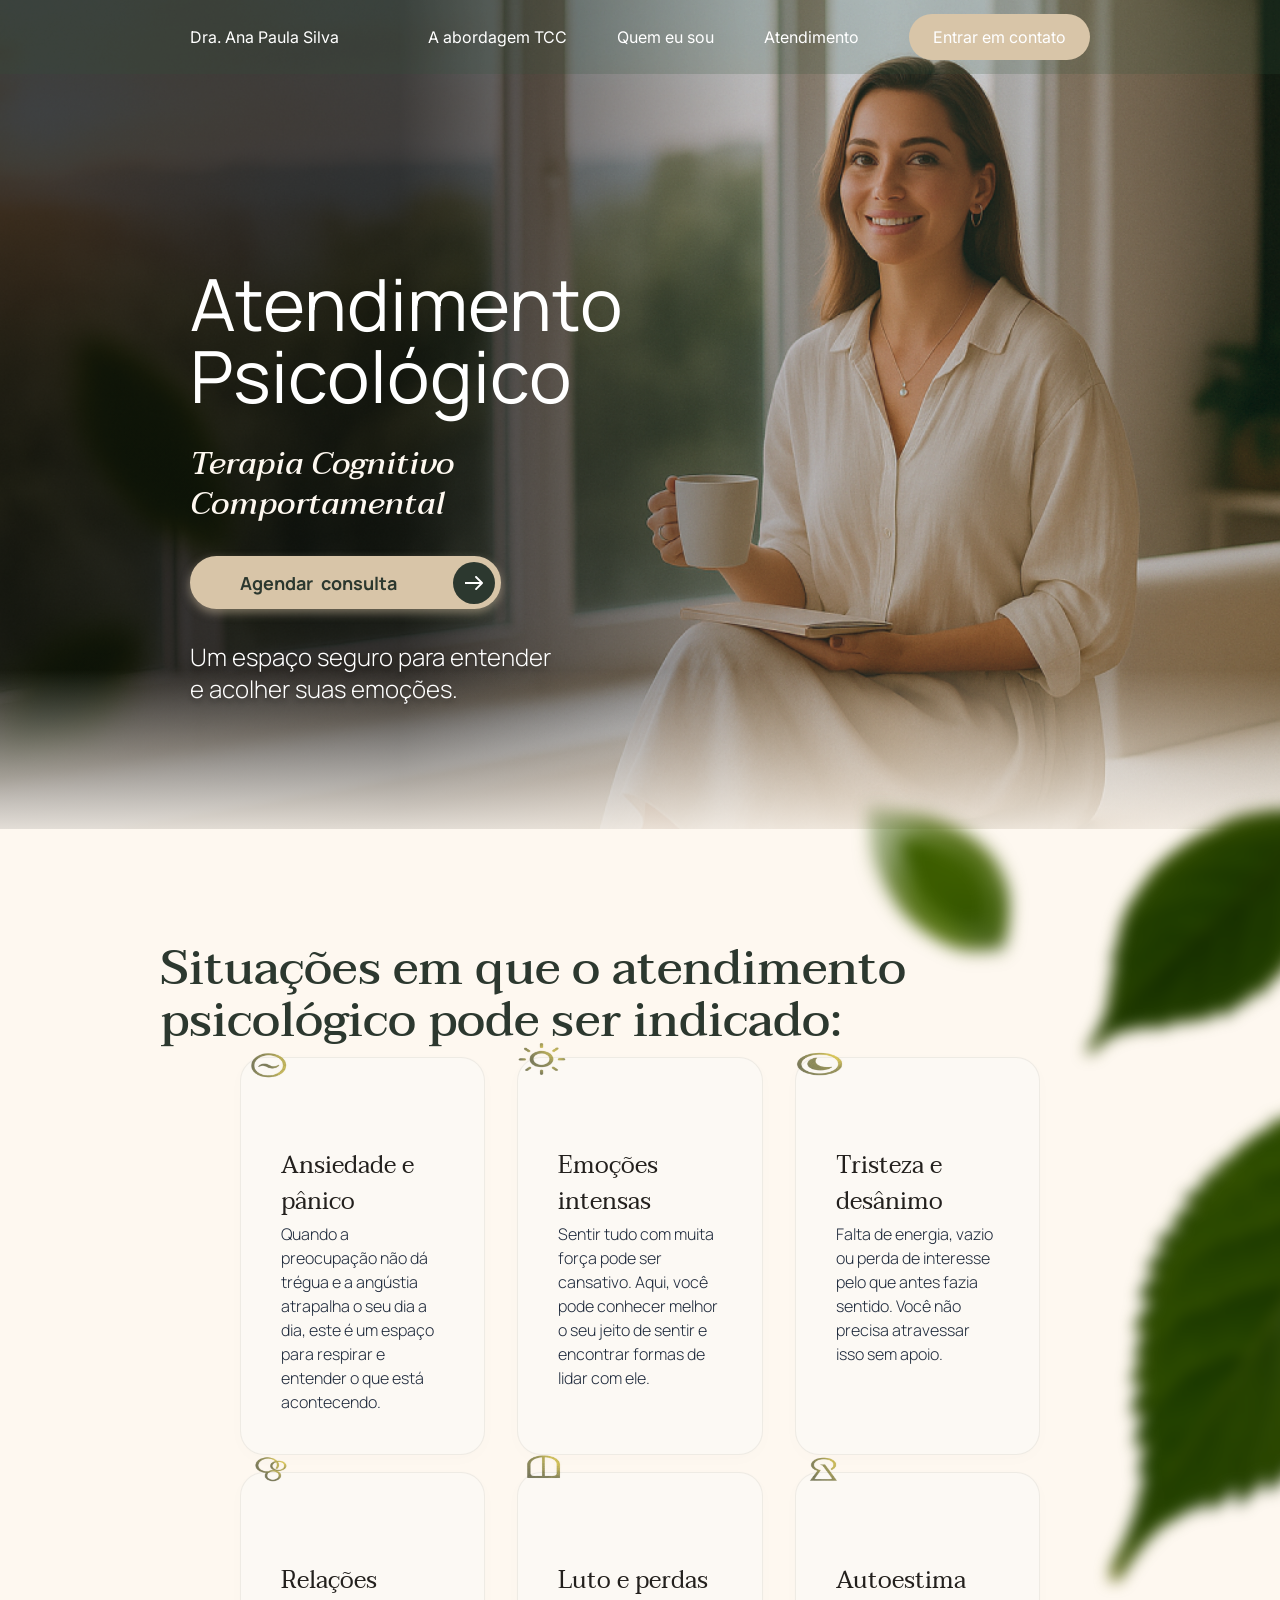
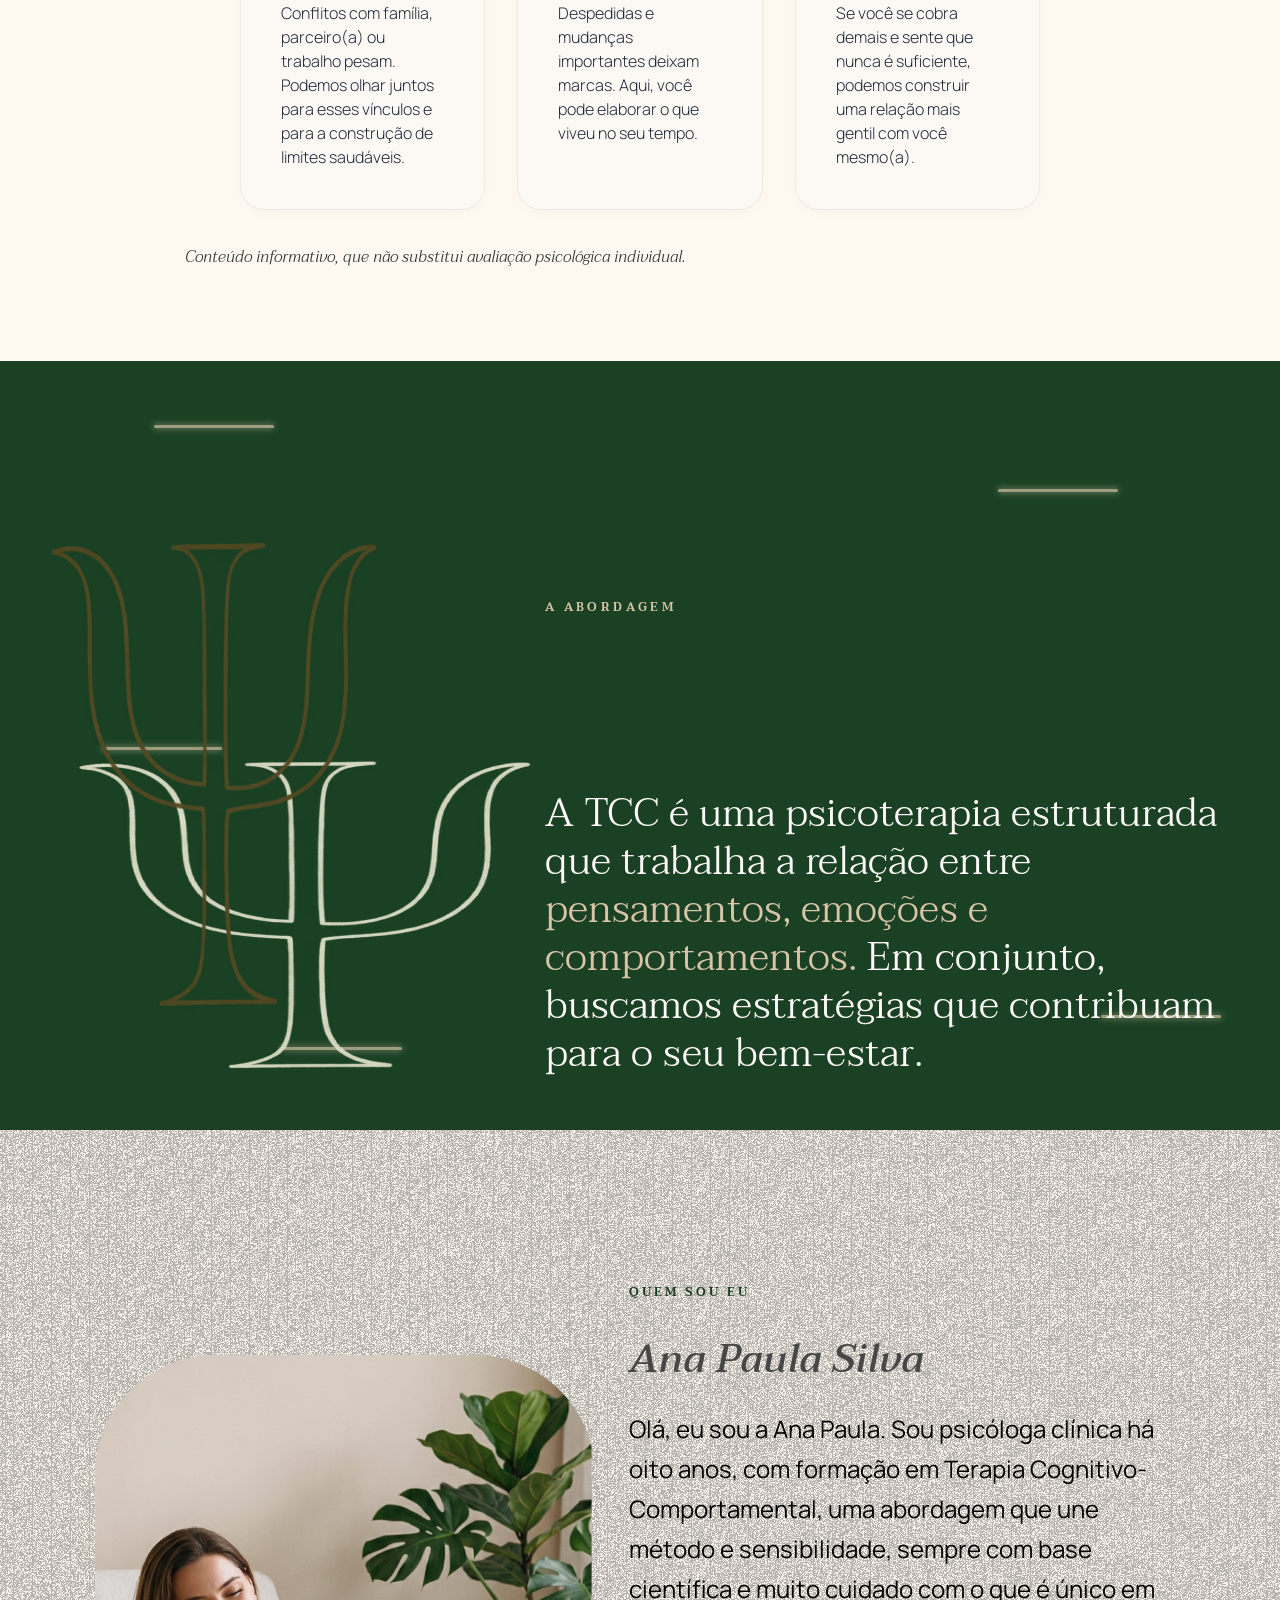
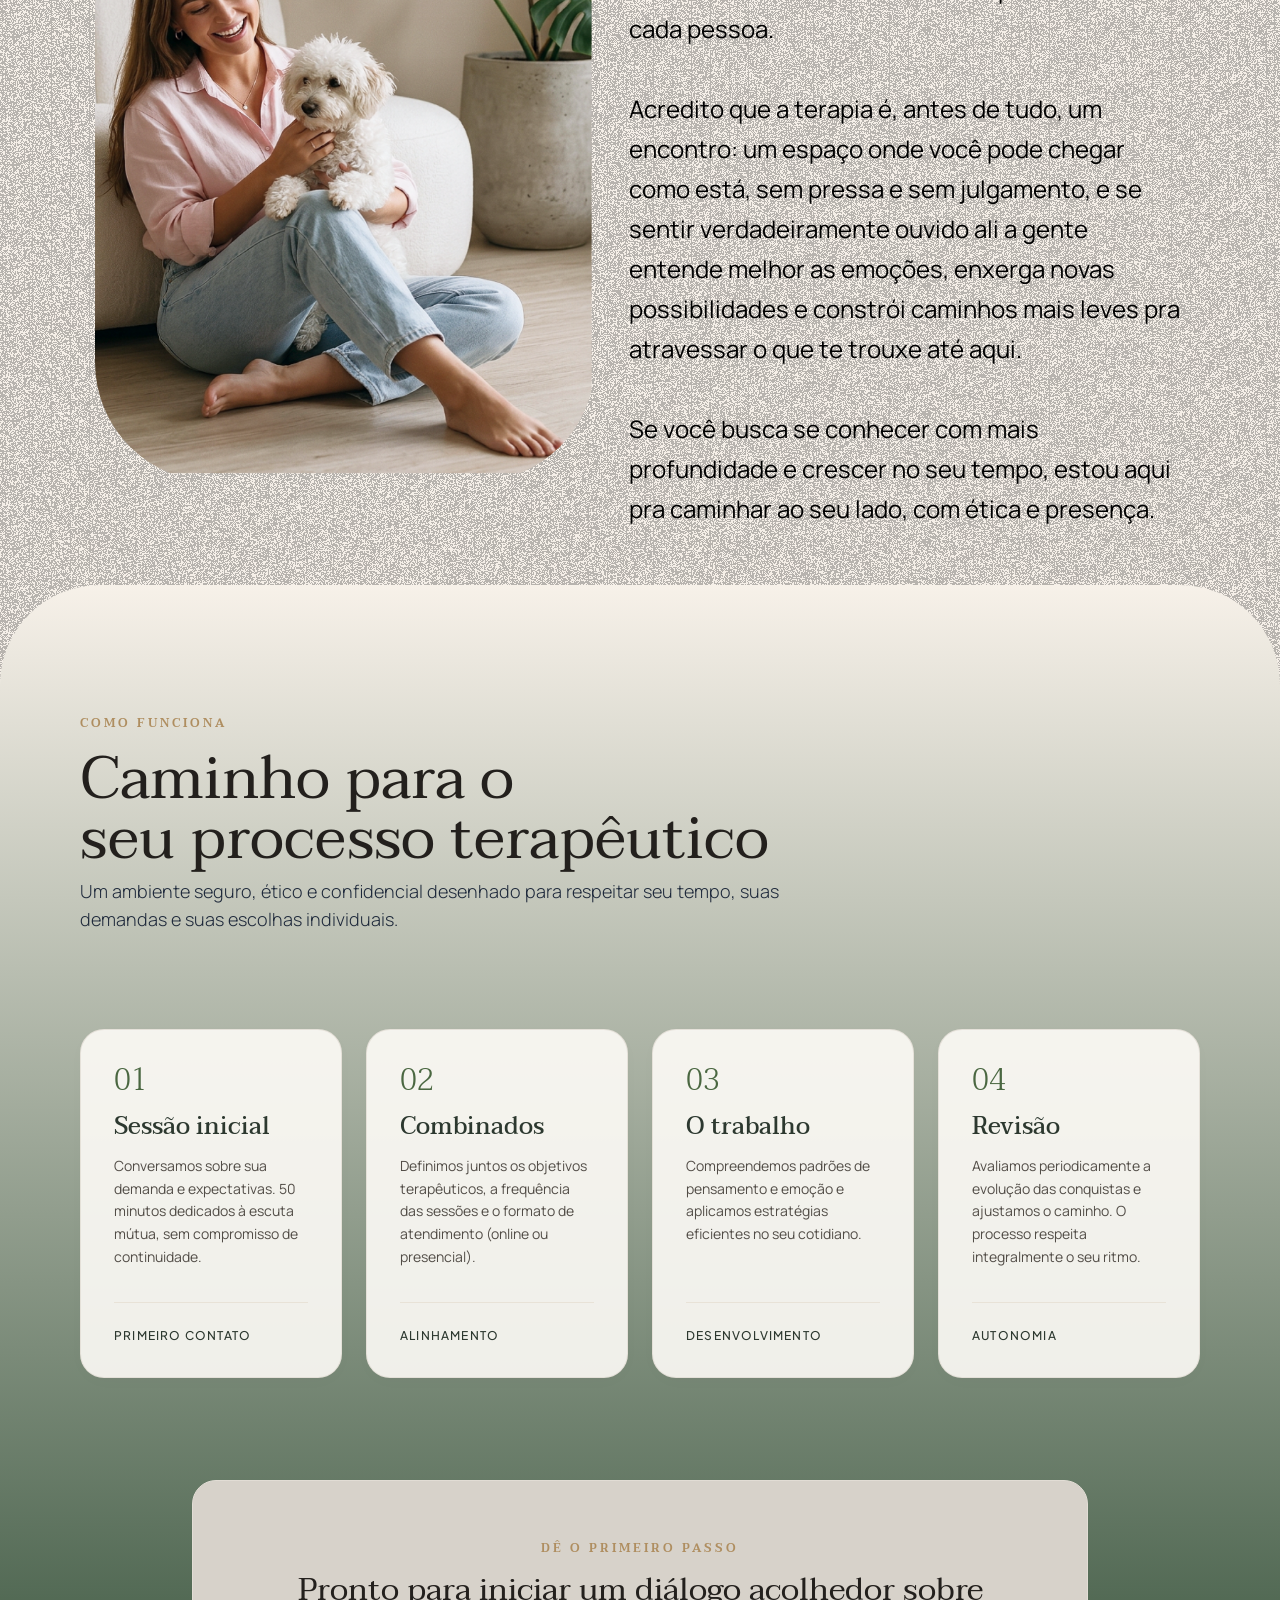
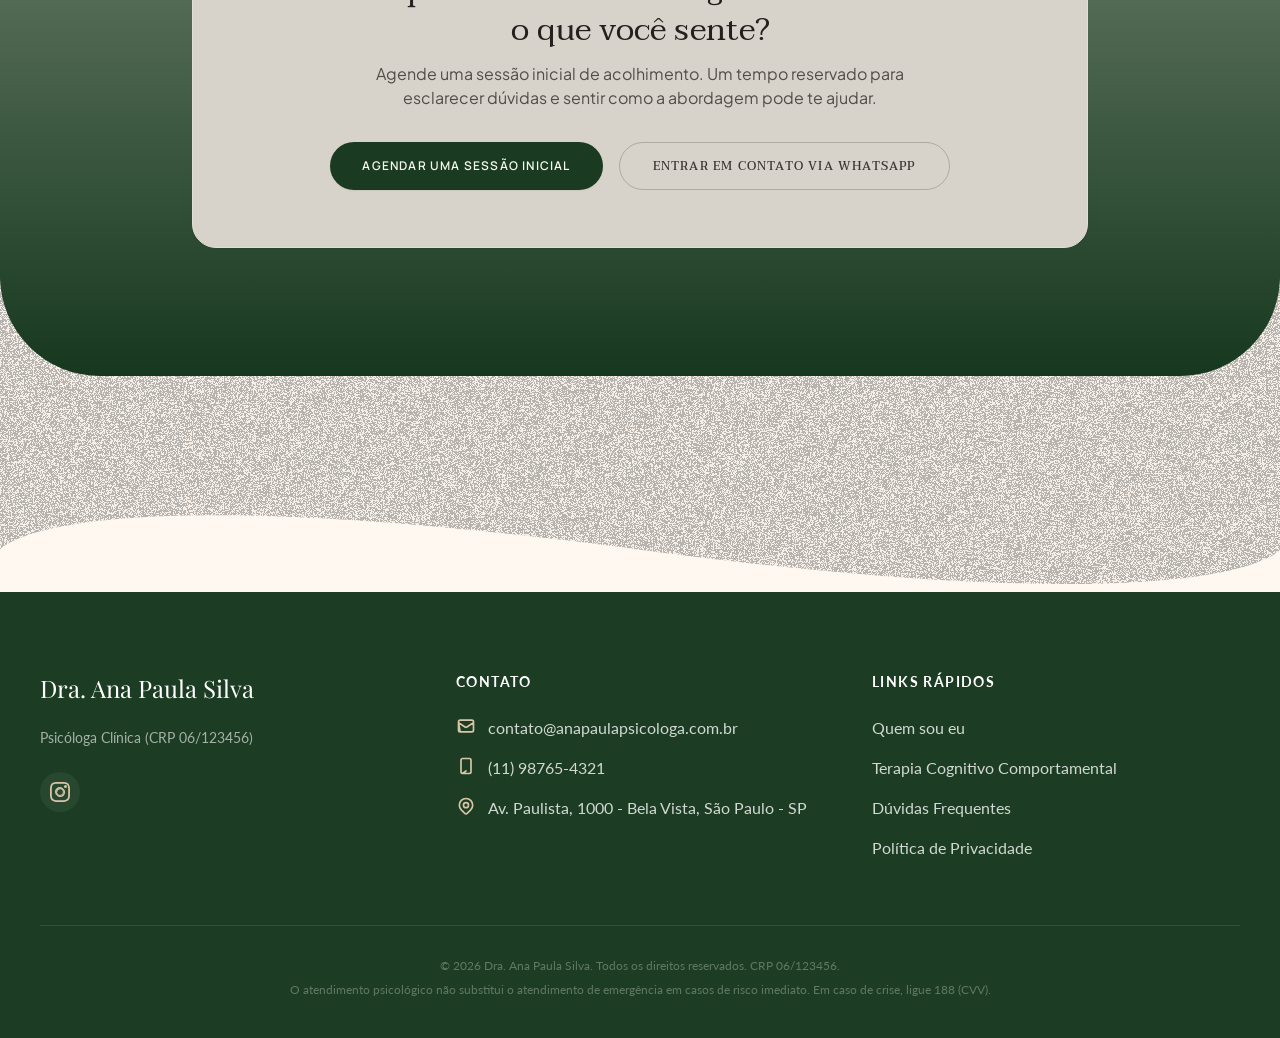
==== commit 7fa3d7ee: "refine: update header styling and improve hero responsiveness" ====
--- a/Figma/index.html
+++ b/Figma/index.html
@@ -19,7 +19,6 @@
   <header class="site-header">
     <div class="brand">
       <span class="brand__name">Dra. Ana Paula Silva</span>
-      <span class="brand__role">Psicóloga CRP 06/123456</span>
     </div>
     <nav class="main-nav" aria-label="Navegação principal">
       <a href="#abordagem">A abordagem TCC</a>
--- a/Figma/styles.css
+++ b/Figma/styles.css
@@ -101,9 +101,12 @@
   display: flex;
   align-items: center;
   justify-content: space-between;
-  max-width: 1440px;
-  margin: 0 auto;
-  padding: 36px 139px 0;
+  width: 100%; /* estica até a borda da tela, como o hero, pra manter o alinhamento à esquerda */
+  /* 190px à esquerda = mesma margem do texto do hero; padding vertical simétrico =
+     conteúdo (nome + links) centralizado no meio do retângulo da nav */
+  padding: 14px 190px;
+  /* verde suave com transparência: visível, mas não opaco */
+  background: rgba(46, 80, 55, 0.2);
 }
 
 .brand {
@@ -116,13 +119,6 @@
   font-size: 16px;
   line-height: 26px;
   color: #fff;
-}
-
-.brand__role {
-  font-family: var(--font-inter);
-  font-size: 14px;
-  line-height: 26px;
-  color: rgba(255, 255, 255, 0.7);
 }
 
 .main-nav {
@@ -153,12 +149,15 @@
 }
 
 .pill--ghost {
-  background: rgba(218, 218, 218, 0.05);
-  padding: 10px 50px;
+  /* mesmo tom amarelo claro do botão "Agendar consulta" */
+  background: var(--gold);
+  color: var(--ink); /* texto escuro pra legibilidade sobre o dourado */
+  /* padding horizontal menor: o gap (50px) passa a ser visualmente uniforme entre todos os itens, inclusive o botão */
+  padding: 10px 24px;
 }
 
 .pill--ghost:hover {
-  background: rgba(218, 218, 218, 0.12);
+  background: #e2d3bd;
   opacity: 1;
 }
 
@@ -166,28 +165,19 @@
 
 .hero {
   position: relative;
-  height: 1142px;
   overflow: hidden;
-  display: flex;
+  display: block;
 }
 
 .hero__bg {
-  position: absolute;
-  top: 118px;
-  left: 0;
-  right: 0;
-  height: 1024px;
+  display: block;
   width: 100%;
-  object-fit: cover;
-  object-position: bottom center;
+  height: auto;
 }
 
 .hero__overlay {
   position: absolute;
-  top: 118px;
-  left: 0;
-  right: 0;
-  height: 1024px;
+  inset: 0;
   background: linear-gradient(
     270deg,
     rgba(217, 217, 217, 0) 0%,
@@ -204,16 +194,21 @@
   position: absolute;
   left: 0;
   right: 0;
-  top: 942px;
+  top: auto;
+  bottom: 0;
   height: 184px;
   background: linear-gradient(to bottom, rgba(254, 248, 240, 0) 0%, var(--cream) 100%);
   pointer-events: none;
 }
 
 .hero__content {
-  position: relative;
+  position: absolute;
+  inset: 0;
   z-index: 2;
-  padding: 389px 0 0 190px;
+  display: flex;
+  flex-direction: column;
+  justify-content: center;
+  padding: 160px 0 40px 190px;
   max-width: 900px;
 }
 
@@ -897,7 +892,11 @@
   }
 
   .hero__content {
-    padding-top: 200px;
+    position: relative;
+    inset: auto;
+    display: block;
+    padding: 48px 48px 96px;
+    max-width: none;
   }
 
   .hero__title {
@@ -943,6 +942,8 @@
     align-items: flex-start;
     gap: 16px;
     padding-top: 24px;
+    padding-bottom: 24px; /* mantém o conteúdo centralizado na vertical também no mobile */
+    padding-left: 32px; /* acompanha a margem esquerda do texto do hero no mobile */
   }
 
   .main-nav {
@@ -954,13 +955,8 @@
     padding: 10px 24px;
   }
 
-  .hero {
-    height: auto;
-    min-height: 640px;
-  }
-
   .hero__content {
-    padding: 160px 32px 120px;
+    padding: 40px 32px 96px;
   }
 
   .hero__title {
